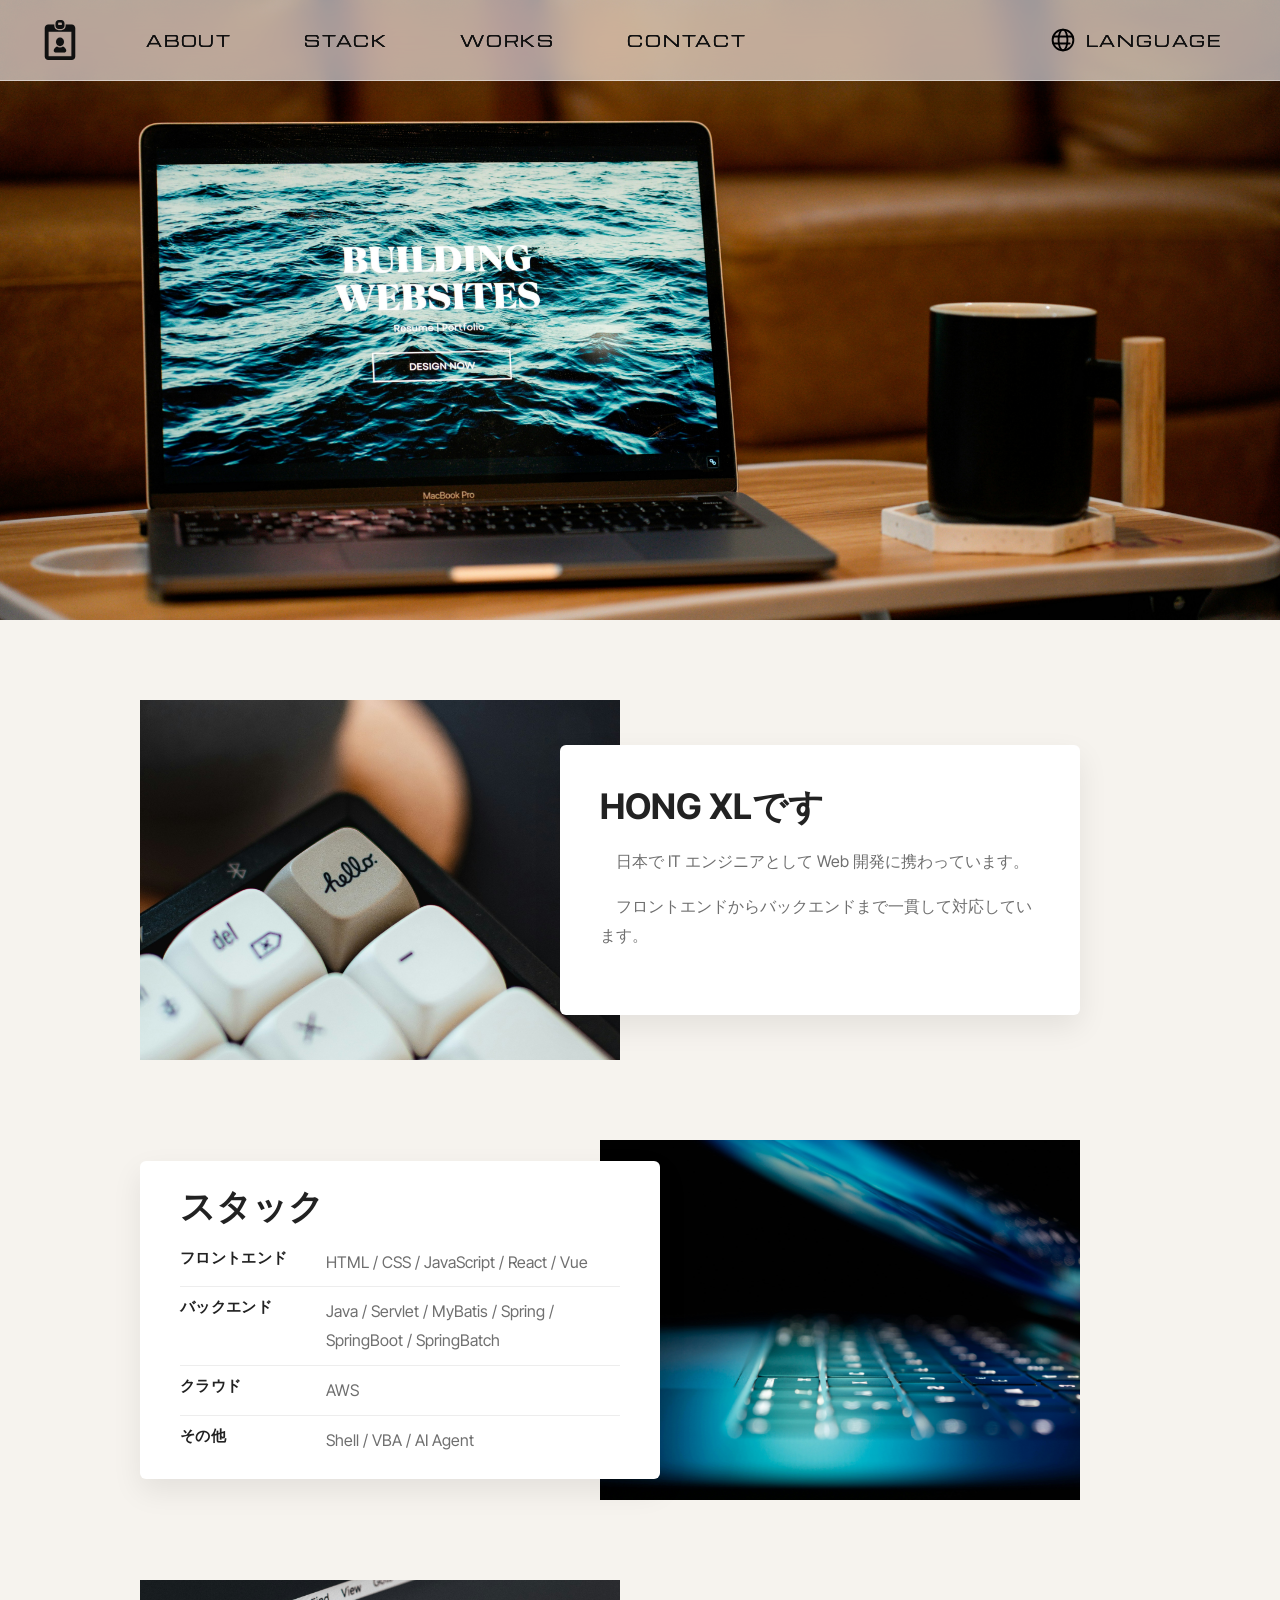
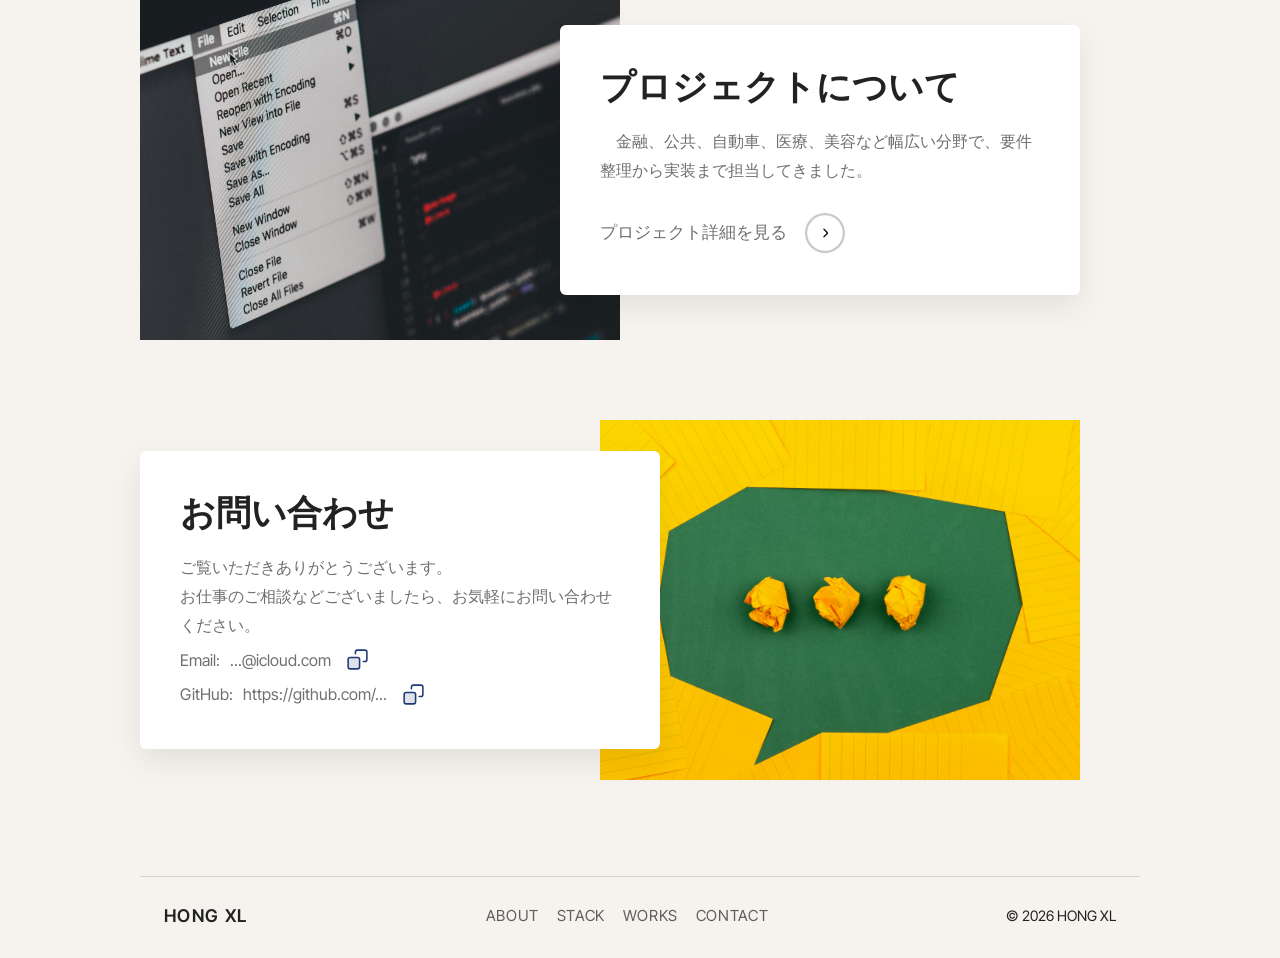
==== index.html @ 5a83fe22 "fix: images" ====
<!DOCTYPE html>
<html lang="ja">
    <head>
        <meta charset="UTF-8">
        <meta name="viewport" content="width=device-width, initial-scale=1.0">
        <title data-i18n="meta.home_title"></title>
        <link rel="stylesheet" href="./site/assets/css/base.css">
        <link rel="stylesheet" href="./site/assets/css/pages/index.css">
        <link rel="stylesheet" href="./site/assets/css/layout/header.css">
        <link rel="stylesheet" href="./site/assets/css/layout/navi.css">
        <link rel="stylesheet" href="./site/assets/css/layout/footer.css">
        <link href="https://fonts.googleapis.com/css2?family=Inter+Tight:wght@400;500&display=swap" rel="stylesheet">
        <script src="./site/assets/js/main.js" defer></script>
        <script src="./site/assets/js/index.js" defer></script>
    </head>

    <body data-page="home">
        <header class="l-header">
            <a class="header-logo" href="./index.html" data-i18n-aria-label="common.back_to_top">
                <img src="./site/assets/images/icons/id.svg" alt="header-logo">
            </a>

            <nav class="l-navi" id="site-navigation">
                <div class="navi-btn-container">
                    <a class="navi-btn" href="#about" data-i18n="nav.about"></a>
                    <a class="navi-btn" href="#skill" data-i18n="nav.skill"></a>
                    <a class="navi-btn" href="#works" data-i18n="nav.works"></a>
                    <a class="navi-btn" href="#contact" data-i18n="nav.contact"></a>
                </div>
            </nav>

            <div class="header-tools">
                <div class="header-language">
                    <div class="language-menu">
                        <button
                            class="navi-btn language-menu__toggle"
                            type="button"
                            aria-expanded="false"
                            aria-controls="language-dropdown"
                        >
                            <img class="language-menu__icon" src="./site/assets/images/icons/language.svg" alt="">
                            <span class="language-menu__label" data-i18n="common.language"></span>
                        </button>
                        <div class="language-menu__dropdown" id="language-dropdown">
                            <button class="language-menu__option" type="button" data-language="zh">中文</button>
                            <button class="language-menu__option" type="button" data-language="jp">日本語</button>
                            <button class="language-menu__option" type="button" data-language="en">English</button>
                        </div>
                    </div>
                </div>

                <button
                    class="navi-toggle"
                    type="button"
                    aria-expanded="false"
                    aria-controls="site-navigation"
                    data-i18n-aria-label="common.open_navigation"
                >
                    <span class="navi-toggle__line"></span>
                    <span class="navi-toggle__line"></span>
                    <span class="navi-toggle__line"></span>
                </button>
            </div>
        </header>

        <main>
            <div class="main-img">
                <picture>
                    <source media="(max-width: 575px)" data-content-srcset="home.main_image.mobile">
                    <img data-content-src="home.main_image.desktop" alt="">
                </picture>
            </div>

            <div class="main-shell">
                <section class="sub-area-01" id="about">
                    <div class="sub-area-01__img">
                        <img data-content-src="home.about.image" alt="about visual">
                    </div>

                    <div class="sub-area-01__text-box">
                        <h2 class="sub-area-01__title" data-i18n="home.about.title"></h2>
                        <p class="sub-area-01__text indent" data-i18n="home.about.body_1"></p>
                        <p class="sub-area-01__text indent" data-i18n="home.about.body_2"></p>
                    </div>
                </section>

                <section class="sub-area-02" id="skill">
                    <div class="sub-area-02__text-box">
                        <h2 class="sub-area-02__title" data-i18n="home.skill.title"></h2>
                        <ul class="skill-list">
                            <li class="skill-list__item">
                                <span class="skill-list__label" data-i18n="home.skill.frontend_label"></span>
                                <span class="skill-list__value">HTML / CSS / JavaScript / React / Vue</span>
                            </li>
                            <li class="skill-list__item">
                                <span class="skill-list__label" data-i18n="home.skill.backend_label"></span>
                                <span class="skill-list__value">Java / Servlet / MyBatis / Spring / SpringBoot / SpringBatch</span>
                            </li>
                            <li class="skill-list__item">
                                <span class="skill-list__label" data-i18n="home.skill.cloud_label"></span>
                                <span class="skill-list__value">AWS</span>
                            </li>
                            <li class="skill-list__item">
                                <span class="skill-list__label" data-i18n="home.skill.other_label"></span>
                                <span class="skill-list__value">Shell / VBA / AI Agent</span>
                            </li>
                        </ul>
                    </div>

                    <div class="sub-area-02__img">
                        <img data-content-src="home.skill.image" alt="skill visual">
                    </div>
                </section>

                <section class="sub-area-01" id="works">
                    <div class="sub-area-01__img">
                        <img data-content-src="home.works.image" alt="project visual">
                    </div>

                    <div class="sub-area-01__text-box">
                        <h2 class="sub-area-01__title" data-i18n="home.works.title"></h2>
                        <p class="sub-area-01__text indent" data-i18n="home.works.body"></p>
                        <a class="project-link" href="./projects.html">
                            <span class="project-link__label" data-i18n="home.works.link"></span>
                            <span class="project-link__circle" aria-hidden="true">
                                <img class="project-link__arrow" src="./site/assets/images/icons/arrow-next.svg" alt="">
                            </span>
                        </a>
                    </div>
                </section>

                <section class="sub-area-02" id="contact">
                    <div class="sub-area-02__text-box">
                        <h2 class="sub-area-02__title" data-i18n="home.contact.title"></h2>
                        <p class="sub-area-02__text" data-i18n="home.contact.body_1"></p>
                        <p class="sub-area-02__text" data-i18n="home.contact.body_2"></p>
                        <p class="sub-area-02__text contact-copy-row">
                            <span class="contact-copy-label">Email:</span>
                            <span class="contact-copy-value">...@icloud.com</span>
                            <button class="contact-copy-btn" type="button" data-i18n-aria-label="home.contact.copy_email">
                                <img class="contact-copy-icon" src="./site/assets/images/icons/copy.svg" alt="">
                            </button>
                        </p>
                        <p class="sub-area-02__text contact-copy-row">
                            <span class="contact-copy-label">GitHub:</span>
                            <span class="contact-copy-value">https://github.com/...</span>
                            <button class="contact-copy-btn" type="button" data-i18n-aria-label="home.contact.copy_github">
                                <img class="contact-copy-icon" src="./site/assets/images/icons/copy.svg" alt="">
                            </button>
                        </p>
                    </div>

                    <div class="sub-area-02__img">
                        <img data-content-src="home.contact.image" alt="contact visual">
                    </div>
                </section>
            </div>
        </main>

        <footer class="l-footer">
            <div class="l-footer__inner">
                <p class="l-footer__brand">HONG XL</p>
                <nav class="l-footer__nav" data-i18n-aria-label="common.footer">
                    <a class="l-footer__link" href="#about" data-i18n="nav.about"></a>
                    <a class="l-footer__link" href="#skill" data-i18n="nav.skill"></a>
                    <a class="l-footer__link" href="#works" data-i18n="nav.works"></a>
                    <a class="l-footer__link" href="#contact" data-i18n="nav.contact"></a>
                </nav>
                <p class="l-footer__copy">© 2026 HONG XL</p>
            </div>
        </footer>

        <button class="scroll-top-btn" type="button" data-i18n-aria-label="common.back_to_top">
            <img class="scroll-top-btn__icon" src="./site/assets/images/icons/scroll_top.svg" alt="">
        </button>
    </body>
</html>
---- site/assets/css/base.css ----
@charset "UTF-8";

:root {
    --color-bg: #f6f3ee;
    --color-surface: #ffffff;
    --color-text: #222222;
    --color-text-muted: #6f6f6f;
    --color-border: rgba(34, 34, 34, 0.14);
    --shadow-card: 0 12px 30px rgba(0, 0, 0, 0.08);
    --shadow-card-hover: 0 24px 52px rgba(0, 0, 0, 0.16);
    --content-width: 1000px;
    --page-padding: 24px;
}

html {
    scroll-behavior: smooth;
}

body {
    margin: 0;
    background-color: var(--color-bg);
    color: var(--color-text);
    font-family: "Inter Tight", sans-serif;
}

.scroll-top-btn {
    position: fixed;
    right: 24px;
    bottom: 24px;
    z-index: 900;
    display: inline-flex;
    align-items: center;
    justify-content: center;
    width: 64px;
    height: 64px;
    padding: 0;
    border: 1px solid rgba(255, 255, 255, 0.72);
    border-radius: 999px;
    background:
        linear-gradient(180deg, rgba(255, 255, 255, 0.88) 0%, rgba(255, 255, 255, 0.68) 100%);
    box-shadow:
        inset 0 1px 0 rgba(255, 255, 255, 0.92),
        0 0 0 1px rgba(17, 17, 17, 0.06),
        0 20px 42px rgba(41, 45, 50, 0.2);
    backdrop-filter: blur(24px) saturate(165%);
    -webkit-backdrop-filter: blur(24px) saturate(165%);
    cursor: pointer;
    opacity: 0;
    visibility: hidden;
    pointer-events: none;
    transform: translateY(14px);
    transition: opacity 0.22s ease, transform 0.22s ease, visibility 0.22s ease, box-shadow 0.22s ease;
}

.scroll-top-btn.is-visible {
    opacity: 1;
    visibility: visible;
    pointer-events: auto;
    transform: translateY(0);
}

.scroll-top-btn:hover,
.scroll-top-btn:focus-visible {
    box-shadow:
        inset 0 1px 0 rgba(255, 255, 255, 0.98),
        0 0 0 1px rgba(17, 17, 17, 0.08),
        0 24px 46px rgba(41, 45, 50, 0.24);
}

.scroll-top-btn.is-visible:hover,
.scroll-top-btn.is-visible:focus-visible {
    transform: translateY(-2px);
}

.scroll-top-btn__icon {
    display: block;
    width: 30px;
    height: 30px;
}

main {
    padding-top: 0;
}

.main-shell {
    width: 100%;
    box-sizing: border-box;
}

@media (max-width: 575px) {
    :root {
        --page-padding: 20px;
    }

    .scroll-top-btn {
        right: 16px;
        bottom: 16px;
        width: 56px;
        height: 56px;
    }

    .scroll-top-btn__icon {
        width: 26px;
        height: 26px;
    }
}
---- site/assets/css/pages/index.css ----
@charset "UTF-8";

@property --ring-angle {
    syntax: "<angle>";
    inherits: false;
    initial-value: 0deg;
}

.main-img {
    display: flex;
    justify-content: center;
    align-items: center;
    background-color: rgb(201, 219, 204);
    height: 620px;
    overflow: hidden;
}

.main-img picture {
    display: block;
    width: 100%;
    height: 100%;
}

.main-img img {
    display: block;
    width: 100%;
    height: 100%;
    object-fit: cover;
    object-position: left center;
}

.sub-area-01,
.sub-area-02 {
    display: flex;
    align-items: center;
    max-width: var(--content-width);
    margin: 80px auto;
    padding: 0 var(--page-padding);
    scroll-margin-top: 110px;
}

.sub-area-01__img,
.sub-area-02__img {
    position: relative;
    width: 48%;
    min-height: 360px;
    background-color: #d9e6ee;
    overflow: hidden;
}

.sub-area-01__img img,
.sub-area-02__img img {
    position: absolute;
    inset: 0;
    display: block;
    width: 100%;
    height: 100%;
    object-fit: cover;
}

.sub-area-01__text-box,
.sub-area-02__text-box {
    position: relative;
    z-index: 1;
    width: 52%;
    min-height: 270px;
    padding: 40px;
    background-color: var(--color-surface);
    border-radius: 6px;
    box-sizing: border-box;
    box-shadow: var(--shadow-card);
    transition: transform 0.25s ease, box-shadow 0.25s ease;
    touch-action: manipulation;
}

.sub-area-01__text-box {
    margin-left: -60px;
}

.sub-area-02__text-box {
    margin-right: -60px;
}

#skill .sub-area-02__text-box {
    padding: 24px 40px;
}

.sub-area-01__text-box:hover,
.sub-area-02__text-box:hover {
    transform: translateY(-6px);
    box-shadow: var(--shadow-card-hover);
}

.sub-area-01__title,
.sub-area-02__title {
    margin: 0 0 20px;
    font-size: 2.2rem;
    line-height: 1.2;
    color: var(--color-text);
}

.sub-area-01__text,
.sub-area-02__text,
.skill-list__value,
.project-link {
    color: var(--color-text-muted);
}

.sub-area-01__text,
.sub-area-02__text,
.skill-list__value {
    font-size: 1rem;
    line-height: 1.8;
}

.sub-area-01__text {
    margin: 1em 0 0;
}

.sub-area-02__text {
    margin: 0;
}

.indent {
    text-indent: 1em;
}

.project-link {
    display: inline-flex;
    align-items: center;
    gap: 18px;
    margin-top: 28px;
    text-decoration: none;
}

.project-link__label {
    position: relative;
    font-size: 1.05rem;
    line-height: 1.4;
}

.project-link__label::after {
    content: "";
    position: absolute;
    left: 0;
    bottom: -8px;
    width: 100%;
    height: 2px;
    background-color: var(--color-text);
    transform: scaleX(0);
    transform-origin: left center;
    transition: transform 0.25s ease;
}

.project-link__circle {
    --ring-angle: 0deg;
    position: relative;
    display: inline-flex;
    align-items: center;
    justify-content: center;
    width: 40px;
    height: 40px;
    border-radius: 50%;
    box-sizing: border-box;
    background: conic-gradient(
        from -90deg,
        #d63d34 0deg var(--ring-angle),
        #c9c9c9 var(--ring-angle) 360deg
    );
    transition: --ring-angle 0.25s ease;
}

.project-link__circle::before {
    content: "";
    position: absolute;
    inset: 0;
    border-radius: 50%;
    background-color: var(--color-surface);
    transform: scale(0.89);
}

.project-link__arrow {
    position: relative;
    z-index: 1;
    display: block;
    width: 16px;
    height: 16px;
}

.project-link:hover .project-link__label::after,
.project-link:focus-visible .project-link__label::after {
    transform: scaleX(1);
}

.project-link:hover .project-link__circle,
.project-link:focus-visible .project-link__circle {
    --ring-angle: 360deg;
}

.skill-list {
    display: grid;
    gap: 10px;
    margin: 0;
    padding: 0;
    list-style: none;
}

.skill-list__item {
    display: grid;
    grid-template-columns: 130px 1fr;
    align-items: start;
    gap: 16px;
    padding-top: 10px;
    border-top: 1px solid rgba(34, 34, 34, 0.08);
}

.skill-list__item:first-child {
    padding-top: 0;
    border-top: none;
}

.skill-list__label {
    color: var(--color-text);
    font-size: 0.95rem;
    font-weight: 600;
    letter-spacing: 0.02em;
}

.contact-copy-row {
    display: flex;
    align-items: center;
    gap: 10px;
    margin-top: 6px;
}

.contact-copy-label {
    flex: 0 0 auto;
}

.contact-copy-value {
    word-break: break-all;
}

.contact-copy-btn {
    display: inline-flex;
    align-items: center;
    justify-content: center;
    width: 28px;
    height: 28px;
    padding: 0;
    margin-left: 2px;
    border: none;
    background: transparent;
    cursor: pointer;
}

.contact-copy-icon {
    width: 25px;
    height: 25px;
    flex: 0 0 auto;
    transition: width 0.2s ease, height 0.2s ease;
}

.contact-copy-icon--checked {
    width: 35px;
    height: 35px;
}

.contact-copy-btn:hover .contact-copy-icon:not(.contact-copy-icon--checked),
.contact-copy-btn:focus-visible .contact-copy-icon:not(.contact-copy-icon--checked) {
    width: 30px;
    height: 30px;
}

@media (min-width: 768px) and (max-width: 991px) {
    .main-img {
        height: 520px;
    }

    .main-img img {
        object-position: 28% center;
    }
}

@media (min-width: 576px) and (max-width: 767px) {
    .main-img {
        height: 460px;
    }

    .main-img img {
        object-position: 24% 12%;
    }
}

@media (max-width: 932px) and (max-height: 540px) and (orientation: landscape) {
    .main-img {
        height: 320px;
    }

    .main-img img {
        object-position: center center;
    }

    .sub-area-01,
    .sub-area-02 {
        max-width: 880px;
        margin: 44px auto;
        padding: 0 18px;
    }

    .sub-area-01__img,
    .sub-area-02__img {
        min-height: 260px;
    }

    .sub-area-01__text-box,
    .sub-area-02__text-box {
        min-height: 220px;
        padding: 24px;
    }

    #skill .sub-area-02__text-box {
        padding: 20px 24px;
    }

    .sub-area-01__text-box {
        margin-left: -32px;
    }

    .sub-area-02__text-box {
        margin-right: -32px;
    }

    .sub-area-01__title,
    .sub-area-02__title {
        margin-bottom: 14px;
        font-size: 1.7rem;
    }

    .sub-area-01__text,
    .sub-area-02__text,
    .skill-list__value {
        font-size: 0.92rem;
        line-height: 1.6;
    }

    .skill-list {
        gap: 8px;
    }

    .skill-list__item {
        grid-template-columns: 108px 1fr;
        gap: 12px;
        padding-top: 8px;
    }

    .project-link {
        gap: 14px;
        margin-top: 20px;
    }

    .project-link__label {
        font-size: 0.92rem;
    }
}

@media (max-width: 575px) {
    .main-img {
        height: 389px;
    }

    .main-img img {
        object-position: left 18%;
    }

    .sub-area-01,
    .sub-area-02 {
        flex-direction: column;
        margin: 56px auto;
    }

    .sub-area-01__img,
    .sub-area-01__text-box,
    .sub-area-02__img,
    .sub-area-02__text-box {
        width: 100%;
    }

    .sub-area-01__img,
    .sub-area-02__img {
        order: 1;
        min-height: 280px;
    }

    .sub-area-01__text-box,
    .sub-area-02__text-box {
        order: 2;
        margin-top: -32px;
        padding: 28px;
        border-radius: 0;
    }

    .sub-area-01__text-box:hover,
    .sub-area-02__text-box:hover {
        transform: none;
        box-shadow: var(--shadow-card);
    }

    .project-link__circle {
        width: 56px;
        height: 56px;
        transition: --ring-angle 0.125s ease;
    }

    .project-link__label::after {
        transition: transform 0.125s ease;
    }

    .skill-list__item {
        grid-template-columns: 1fr;
        gap: 6px;
    }

    .sub-area-01__text-box {
        margin-left: 0;
    }

    .sub-area-02__text-box {
        margin-right: 0;
    }
}
---- site/assets/css/layout/header.css ----
@charset "UTF-8";

.header-logo{
    display: flex;
    justify-content: center;
    align-items: center;
    height: 40px;
    width: 40px;
    margin-left: 40px;
    text-decoration: none;
    transform-origin: center;
    transition: transform 0.2s ease;
}

.header-logo:hover,
.header-logo:focus-visible {
    transform: rotate(-30deg) scale(1.14);
}

.header-logo img {
    display: block;
    width: 100%;
    height: 100%;
    object-fit: contain;
}

.header-logo.is-tapping {
    animation: header-logo-tap 0.34s cubic-bezier(0.2, 0.8, 0.2, 1);
}

@keyframes header-logo-tap {
    0% {
        transform: rotate(0);
    }

    45% {
        transform: rotate(-30deg);
    }

    100% {
        transform: rotate(0);
    }
}

.l-header {
    position: fixed;
    top: 0;
    left: 0;
    width: 100%;
    z-index: 1000;
    display: flex;
    background: rgba(245, 245, 247, 0.62);
    border-bottom: 1px solid rgba(255, 255, 255, 0.45);
    box-shadow: 0 10px 30px rgba(41, 45, 50, 0.08);
    backdrop-filter: blur(18px) saturate(140%);
    height: 80px;
    align-items: center;
    gap: 48px;
    transition: transform 0.28s ease;
}

.l-header.is-hidden {
    transform: translateY(-100%);
}

.header-tools {
    display: flex;
    align-items: center;
    gap: 12px;
    margin-left: auto;
    padding-right: 40px;
}

.header-language {
    position: relative;
    display: flex;
    align-items: center;
}

@media (max-width: 767px) and (orientation: portrait) {
    .header-logo:hover,
    .header-logo:focus-visible {
        transform: none;
    }

    .header-logo.is-tapping {
        animation: none;
    }

    .l-header {
        justify-content: space-between;
        gap: 16px;
        height: 72px;
    }

    .header-logo {
        margin-left: 20px;
        -webkit-tap-highlight-color: transparent;
    }

    .header-tools {
        gap: 0;
        padding-right: 16px;
    }

    .header-language {
        display: flex;
        align-items: center;
    }

    .l-header.is-menu-open {
        transform: translateY(0);
    }
}

@media (max-width: 932px) and (max-height: 540px) and (orientation: landscape) {
    .header-logo {
        width: 32px;
        height: 32px;
        margin-left: 20px;
    }

    .header-logo:hover,
    .header-logo:focus-visible {
        transform: none;
    }

    .header-logo.is-tapping {
        animation: none;
    }

    .l-header {
        height: 60px;
        gap: 20px;
    }

    .header-tools {
        gap: 8px;
        padding-right: 20px;
    }
}
---- site/assets/css/layout/navi.css ----
@charset "UTF-8";

@font-face {
    font-family: "MichromaLocal";
    src: url("../../fonts/Michroma/Michroma-Regular.ttf") format("truetype");
    font-weight: 400;
    font-style: normal;
    font-display: swap;
}

.l-navi {
    display: flex;
}

.navi-toggle {
    display: none;
    align-items: center;
    justify-content: center;
    flex-direction: column;
    gap: 5px;
    width: 44px;
    height: 44px;
    margin: 0;
    padding: 0;
    border: none;
    border-radius: 0;
    background: transparent;
    box-shadow: none;
    backdrop-filter: none;
    cursor: pointer;
    transition: opacity 0.22s ease, transform 0.22s ease;
}

.navi-toggle__line {
    display: block;
    width: 22px;
    height: 2px;
    background-color: #111111;
    border-radius: 999px;
    transition: transform 0.22s ease, opacity 0.22s ease;
}

.navi-btn-container {
    display: flex;
    gap: 36px;
    align-items: center;
}

.navi-btn {
    position: relative;
    text-decoration: none;
    color: #111111;
    font-size: 0.94rem;
    font-weight: 400;
    font-family: "MichromaLocal", "Inter Tight", sans-serif;
    letter-spacing: 0.12em;
    text-transform: uppercase;
    text-shadow: 0 0 0.35px currentColor, 0 0 0.35px currentColor;
    padding: 12px 18px;
    border-radius: 999px;
    transform-origin: center;
    transition: color 0.2s ease, opacity 0.2s ease, background-color 0.2s ease, box-shadow 0.2s ease, transform 0.2s ease;
}

.navi-btn::after {
    content: "";
    position: absolute;
    left: 18px;
    right: 18px;
    bottom: 8px;
    height: 2px;
    background-color: #111111;
    transform: scaleX(0);
    transform-origin: left center;
    transition: transform 0.22s ease;
}

.navi-btn:hover,
.navi-btn:focus-visible {
    color: #000000;
    opacity: 1;
    text-shadow: 0 0 0.35px currentColor, 0 0 0.35px currentColor;
    transform: scale(1.06);
}

.navi-btn:hover::after,
.navi-btn:focus-visible::after {
    transform: scaleX(1);
}

.language-menu {
    position: relative;
}

.language-menu__toggle {
    display: inline-flex;
    align-items: center;
    gap: 8px;
    border: none;
    background: transparent;
    cursor: pointer;
}

.language-menu__icon {
    display: block;
    width: 30px;
    height: 30px;
    flex: 0 0 auto;
}

.language-menu__icon.is-pressing {
    animation: language-icon-spin 0.5s cubic-bezier(0.2, 0.8, 0.2, 1);
}

.language-menu__label {
    display: inline;
}

.language-menu__dropdown {
    position: absolute;
    top: calc(100% + 12px);
    right: 0;
    display: grid;
    gap: 8px;
    min-width: 140px;
    padding: 10px;
    border: 1px solid rgba(17, 17, 17, 0.08);
    border-radius: 20px;
    background: rgba(255, 255, 255, 0.84);
    box-shadow: 0 18px 36px rgba(41, 45, 50, 0.12);
    backdrop-filter: blur(18px);
    opacity: 0;
    visibility: hidden;
    pointer-events: none;
    transform: translateY(-14px);
    clip-path: inset(0 0 100% 0 round 20px);
    transition: clip-path 0.26s ease, transform 0.26s ease, opacity 0.2s ease, visibility 0.26s ease;
}

.language-menu.is-open .language-menu__dropdown {
    opacity: 1;
    visibility: visible;
    pointer-events: auto;
    transform: translateY(0);
    clip-path: inset(0 0 0 0 round 20px);
}

.language-menu__option {
    padding: 12px 16px;
    border: none;
    border-radius: 14px;
    background: rgba(246, 243, 238, 0.82);
    color: #111111;
    font-family: "MichromaLocal", "Inter Tight", sans-serif;
    font-weight: 400;
    letter-spacing: 0.08em;
    font-size: 0.9rem;
    text-shadow: 0 0 0.3px currentColor, 0 0 0.3px currentColor;
    text-align: left;
    cursor: pointer;
    transition: background-color 0.2s ease, transform 0.2s ease;
}

.language-menu__option:hover,
.language-menu__option:focus-visible {
    background-color: #eef3ea;
    transform: translateX(4px);
}

@keyframes language-icon-spin {
    0% {
        transform: rotate(0deg);
        opacity: 1;
    }

    100% {
        transform: rotate(360deg);
        opacity: 1;
    }
}

@media (max-width: 767px) and (orientation: portrait) {
    .navi-toggle {
        display: inline-flex;
        width: 53px;
        height: 53px;
    }

    .navi-toggle:hover,
    .navi-toggle:focus-visible {
        opacity: 0.68;
        transform: translateY(-1px);
    }

    .l-navi {
        position: absolute;
        top: 72px;
        right: 20px;
        display: block;
        padding-top: 8px;
        box-sizing: border-box;
        opacity: 0;
        visibility: hidden;
        pointer-events: none;
        transform: translateY(-14px);
        clip-path: inset(0 0 100% 0 round 24px);
        transition: clip-path 0.28s ease, transform 0.28s ease, opacity 0.2s ease, visibility 0.28s ease;
    }

    .l-header.is-menu-open .l-navi {
        opacity: 1;
        visibility: visible;
        pointer-events: auto;
        transform: translateY(0);
        clip-path: inset(0 0 0 0 round 24px);
    }

    .navi-btn-container {
        flex-direction: column;
        align-items: stretch;
        gap: 8px;
        padding: 14px;
        min-width: 154px;
        background: rgba(255, 255, 255, 0.84);
        border: 1px solid rgba(17, 17, 17, 0.08);
        border-radius: 24px;
        box-shadow: 0 22px 44px rgba(0, 0, 0, 0.12);
        backdrop-filter: blur(18px);
    }

    .navi-btn {
        display: flex;
        align-items: center;
        justify-content: flex-start;
        width: 100%;
        padding: 16px 18px;
        min-height: 64px;
        box-sizing: border-box;
        border-radius: 16px;
        background-color: rgba(246, 243, 238, 0.82);
        font-size: 0.98rem;
        font-weight: 400;
        line-height: 1;
        letter-spacing: 0.1em;
        white-space: nowrap;
        -webkit-tap-highlight-color: transparent;
        transition: background-color 0.2s ease, transform 0.2s ease, color 0.2s ease;
    }

    .navi-btn::after {
        display: none;
    }

    .navi-btn:hover,
    .navi-btn:focus-visible {
        color: #000000;
        text-shadow: 0 0 0.35px currentColor, 0 0 0.35px currentColor;
        transform: translateX(4px);
    }

    .navi-btn:focus:not(:focus-visible),
    .navi-btn:active {
        color: #111111;
        text-shadow: 0 0 0.35px currentColor, 0 0 0.35px currentColor;
        transform: none;
    }

    .navi-btn:focus,
    .navi-btn:active,
    .navi-btn:visited {
        color: #111111;
    }

    .language-menu {
        position: relative;
    }

    .language-menu__toggle {
        justify-content: center;
        width: 53px;
        height: 53px;
        padding: 0;
        min-height: 53px;
        background: transparent;
        box-shadow: none;
        transform: none;
        -webkit-tap-highlight-color: transparent;
    }

    .language-menu__label {
        display: none;
    }

    .language-menu__icon {
        width: 30px;
        height: 30px;
    }

    .language-menu__toggle:hover,
    .language-menu__toggle:focus-visible {
        background: transparent;
        box-shadow: none;
        transform: none;
    }

    .language-menu__toggle:active {
        background: transparent;
        box-shadow: none;
        transform: none;
    }

    .language-menu__dropdown {
        position: absolute;
        top: calc(100% + 10px);
        right: 0;
        min-width: 132px;
        margin-top: 8px;
        padding: 10px;
        border-radius: 16px;
        box-shadow: 0 18px 36px rgba(41, 45, 50, 0.12);
        background: rgba(255, 255, 255, 0.82);
        clip-path: inset(0 0 100% 0 round 16px);
    }

    .language-menu.is-open .language-menu__dropdown {
        clip-path: inset(0 0 0 0 round 16px);
    }

    .l-header.is-menu-open .navi-toggle {
        opacity: 1;
    }

    .l-header.is-menu-open .navi-toggle__line:nth-child(1) {
        transform: translateY(7px) rotate(45deg);
    }

    .l-header.is-menu-open .navi-toggle__line:nth-child(2) {
        opacity: 0;
    }

    .l-header.is-menu-open .navi-toggle__line:nth-child(3) {
        transform: translateY(-7px) rotate(-45deg);
    }
}

@media (max-width: 932px) and (max-height: 540px) and (orientation: landscape) {
    .navi-btn-container {
        gap: 16px;
    }

    .navi-btn {
        padding: 10px 12px;
        font-size: 0.76rem;
        letter-spacing: 0.08em;
    }

    .navi-btn::after {
        left: 12px;
        right: 12px;
        bottom: 6px;
    }

    .language-menu__toggle {
        justify-content: center;
        width: 40px;
        height: 40px;
        gap: 0;
        padding: 0;
    }

    .language-menu__label {
        display: none;
    }

    .language-menu__icon {
        width: 22px;
        height: 22px;
    }

    .language-menu__dropdown {
        top: calc(100% + 8px);
        min-width: 124px;
        padding: 8px;
        border-radius: 16px;
    }

    .language-menu__option {
        padding: 10px 12px;
        border-radius: 12px;
        font-size: 0.76rem;
    }
}
---- site/assets/css/layout/footer.css ----
@charset "UTF-8";

.l-footer {
    margin-top: 96px;
    position: relative;
    background-color: var(--color-bg);
}

.l-footer::before {
    content: "";
    display: block;
    width: min(var(--content-width), calc(100% - 48px));
    height: 1px;
    margin: 0 auto;
    background-color: var(--color-border);
}

.l-footer__inner {
    display: flex;
    align-items: center;
    justify-content: space-between;
    gap: 24px;
    max-width: var(--content-width);
    margin: 0 auto;
    padding: 28px 24px 32px;
    box-sizing: border-box;
}

.l-footer__brand,
.l-footer__copy {
    margin: 0;
    color: var(--color-text);
}

.l-footer__brand {
    font-size: 1.1rem;
    font-weight: 600;
    letter-spacing: 0.08em;
}

.l-footer__nav {
    display: flex;
    flex-wrap: wrap;
    justify-content: center;
    gap: 18px;
}

.l-footer__link {
    color: #5e5e5e;
    text-decoration: none;
    font-size: 0.95rem;
    letter-spacing: 0.04em;
}

.l-footer__link:hover,
.l-footer__link:focus-visible {
    color: var(--color-text);
}

.l-footer__copy {
    font-size: 0.9rem;
    white-space: nowrap;
}

@media (max-width: 767px) {
    .l-footer {
        margin-top: 72px;
    }

    .l-footer::before {
        width: calc(100% - 40px);
    }

    .l-footer__inner {
        flex-direction: column;
        align-items: flex-start;
        padding: 24px 20px 28px;
    }

    .l-footer__nav {
        gap: 14px;
    }
}
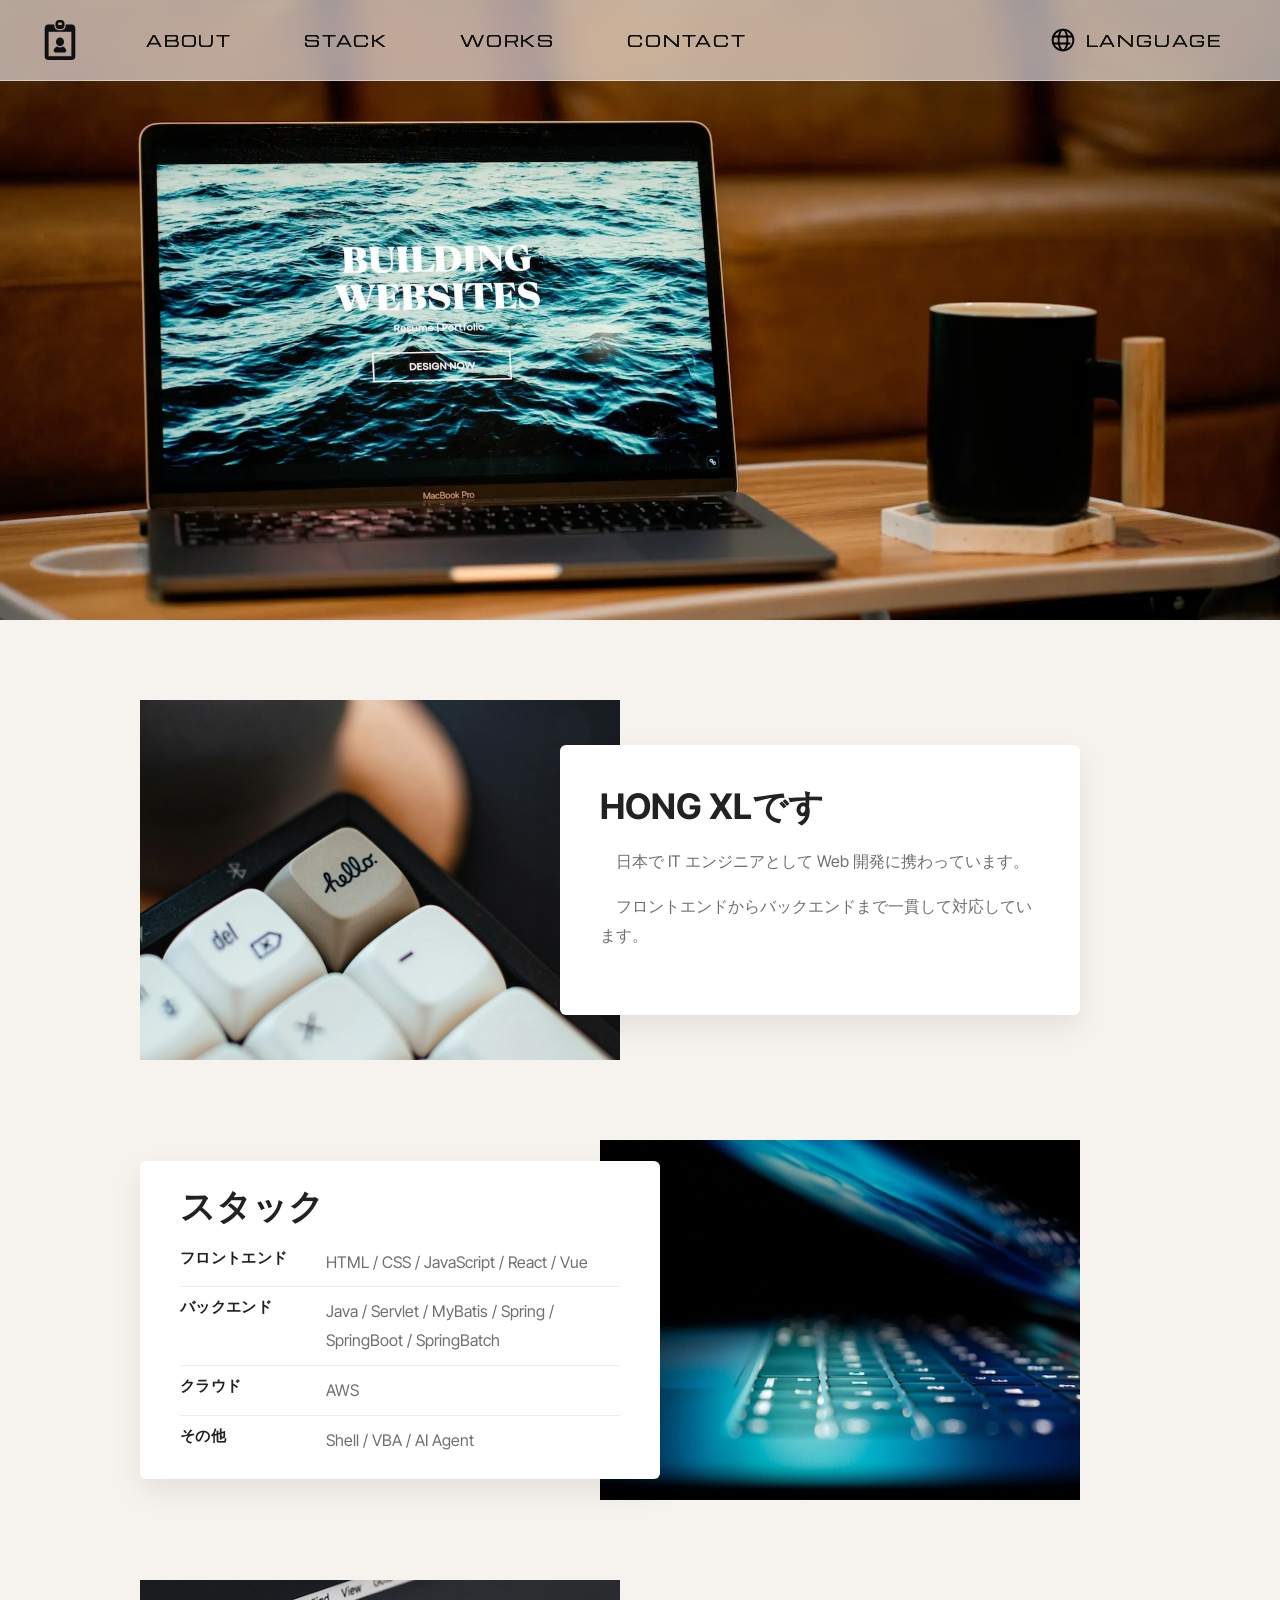
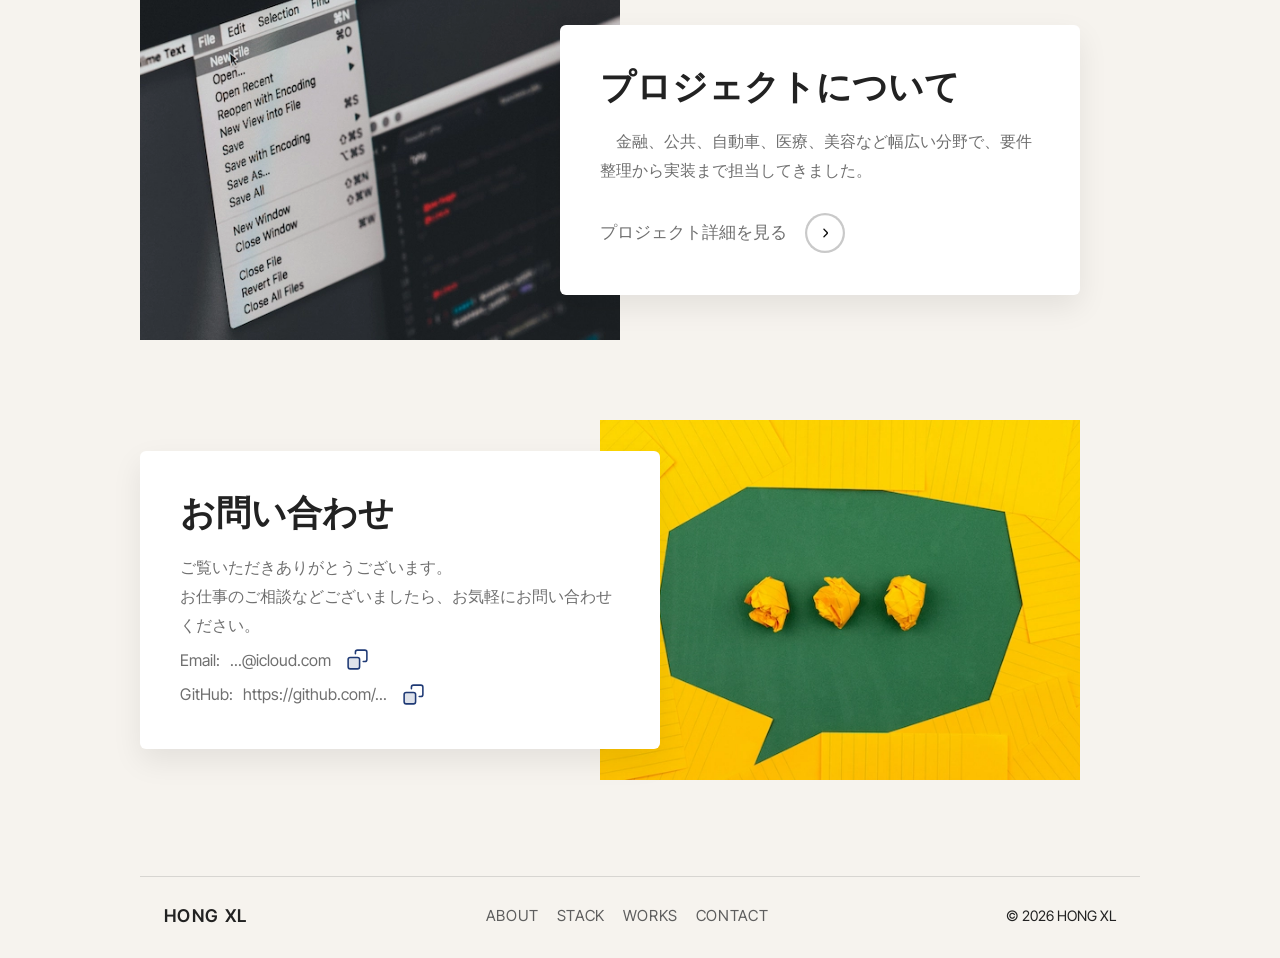
==== commit 4cd14669: "fix: footer" ====
--- a/index.html
+++ b/index.html
@@ -90,19 +90,19 @@
                         <ul class="skill-list">
                             <li class="skill-list__item">
                                 <span class="skill-list__label" data-i18n="home.skill.frontend_label"></span>
-                                <span class="skill-list__value">HTML / CSS / JavaScript / React / Vue</span>
+                                <span class="skill-list__value" data-i18n="home.skill.frontend_value"></span>
                             </li>
                             <li class="skill-list__item">
                                 <span class="skill-list__label" data-i18n="home.skill.backend_label"></span>
-                                <span class="skill-list__value">Java / Servlet / MyBatis / Spring / SpringBoot / SpringBatch</span>
+                                <span class="skill-list__value" data-i18n="home.skill.backend_value"></span>
                             </li>
                             <li class="skill-list__item">
                                 <span class="skill-list__label" data-i18n="home.skill.cloud_label"></span>
-                                <span class="skill-list__value">AWS</span>
+                                <span class="skill-list__value" data-i18n="home.skill.cloud_value"></span>
                             </li>
                             <li class="skill-list__item">
                                 <span class="skill-list__label" data-i18n="home.skill.other_label"></span>
-                                <span class="skill-list__value">Shell / VBA / AI Agent</span>
+                                <span class="skill-list__value" data-i18n="home.skill.other_value"></span>
                             </li>
                         </ul>
                     </div>
@@ -159,14 +159,14 @@
 
         <footer class="l-footer">
             <div class="l-footer__inner">
-                <p class="l-footer__brand">HONG XL</p>
+                <p class="l-footer__brand" data-i18n="footer.brand"></p>
                 <nav class="l-footer__nav" data-i18n-aria-label="common.footer">
                     <a class="l-footer__link" href="#about" data-i18n="nav.about"></a>
                     <a class="l-footer__link" href="#skill" data-i18n="nav.skill"></a>
                     <a class="l-footer__link" href="#works" data-i18n="nav.works"></a>
                     <a class="l-footer__link" href="#contact" data-i18n="nav.contact"></a>
                 </nav>
-                <p class="l-footer__copy">© 2026 HONG XL</p>
+                <p class="l-footer__copy" data-i18n="footer.copy"></p>
             </div>
         </footer>
 
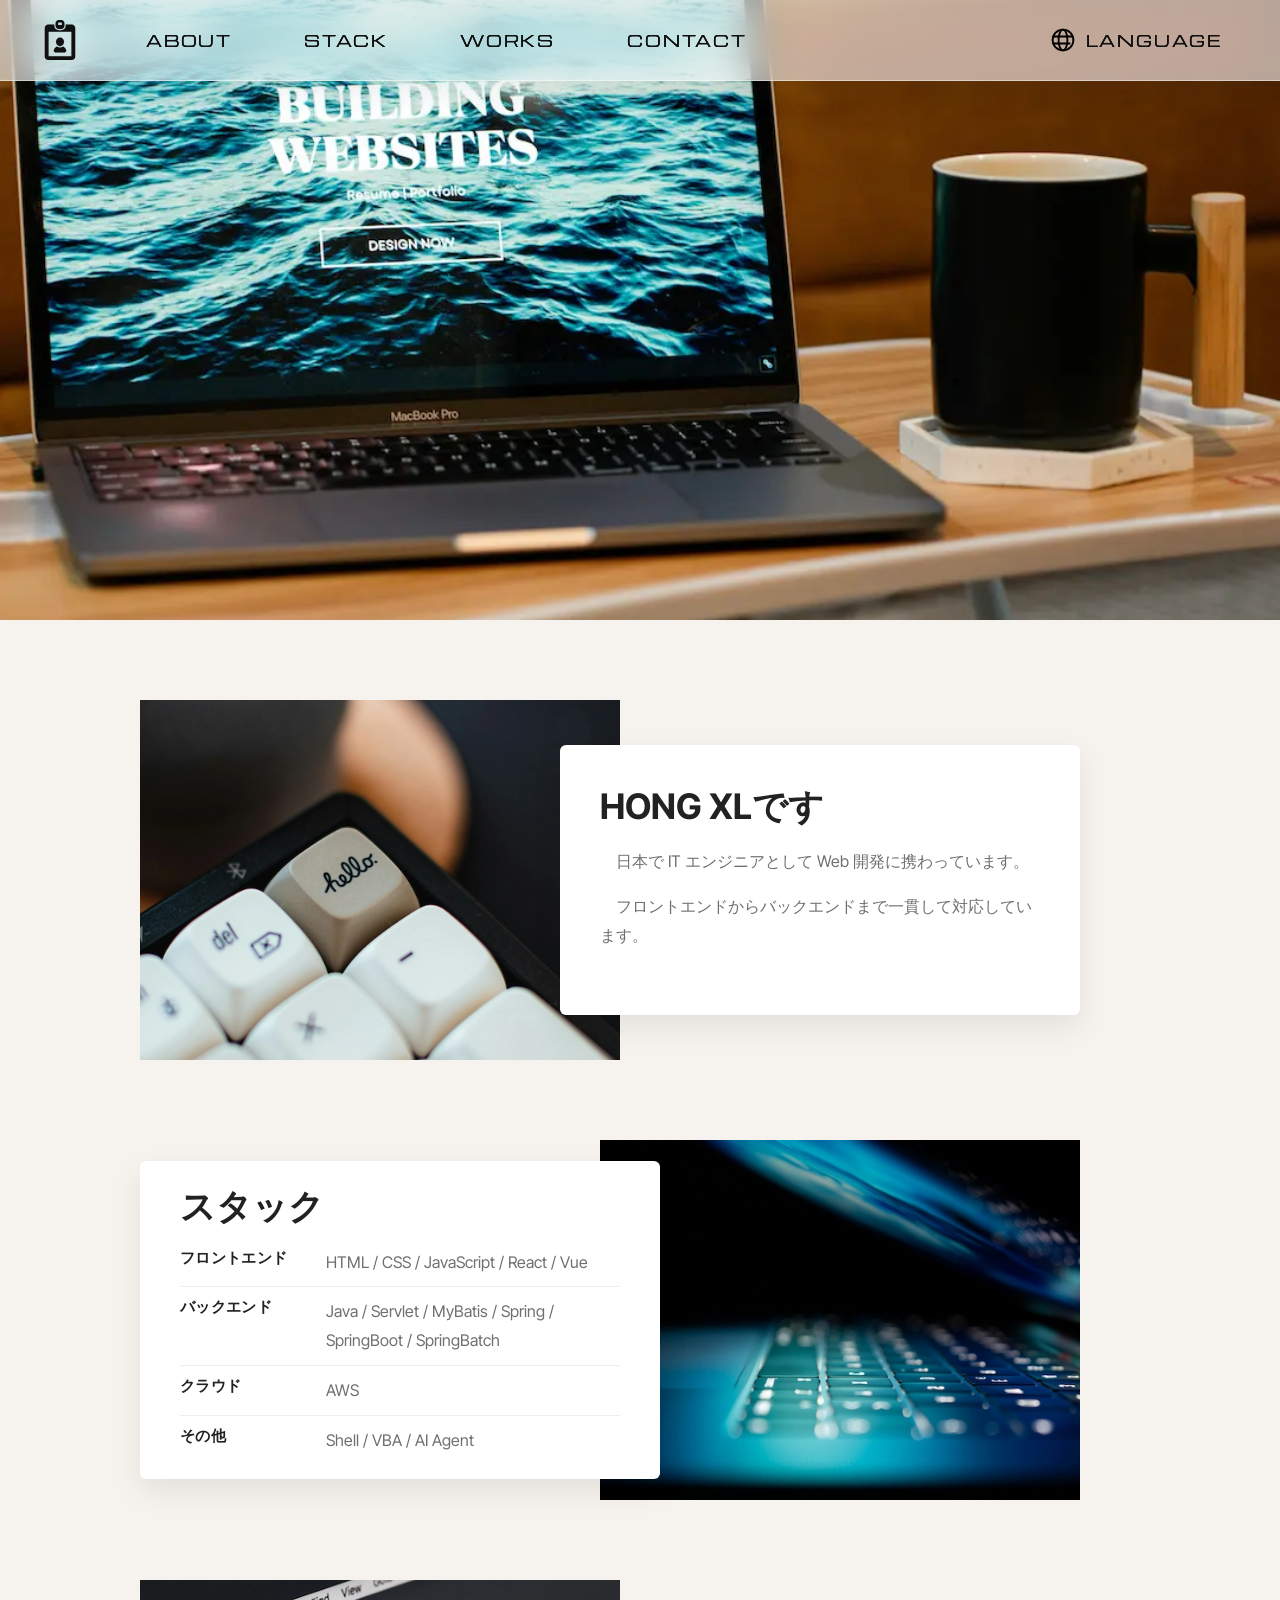
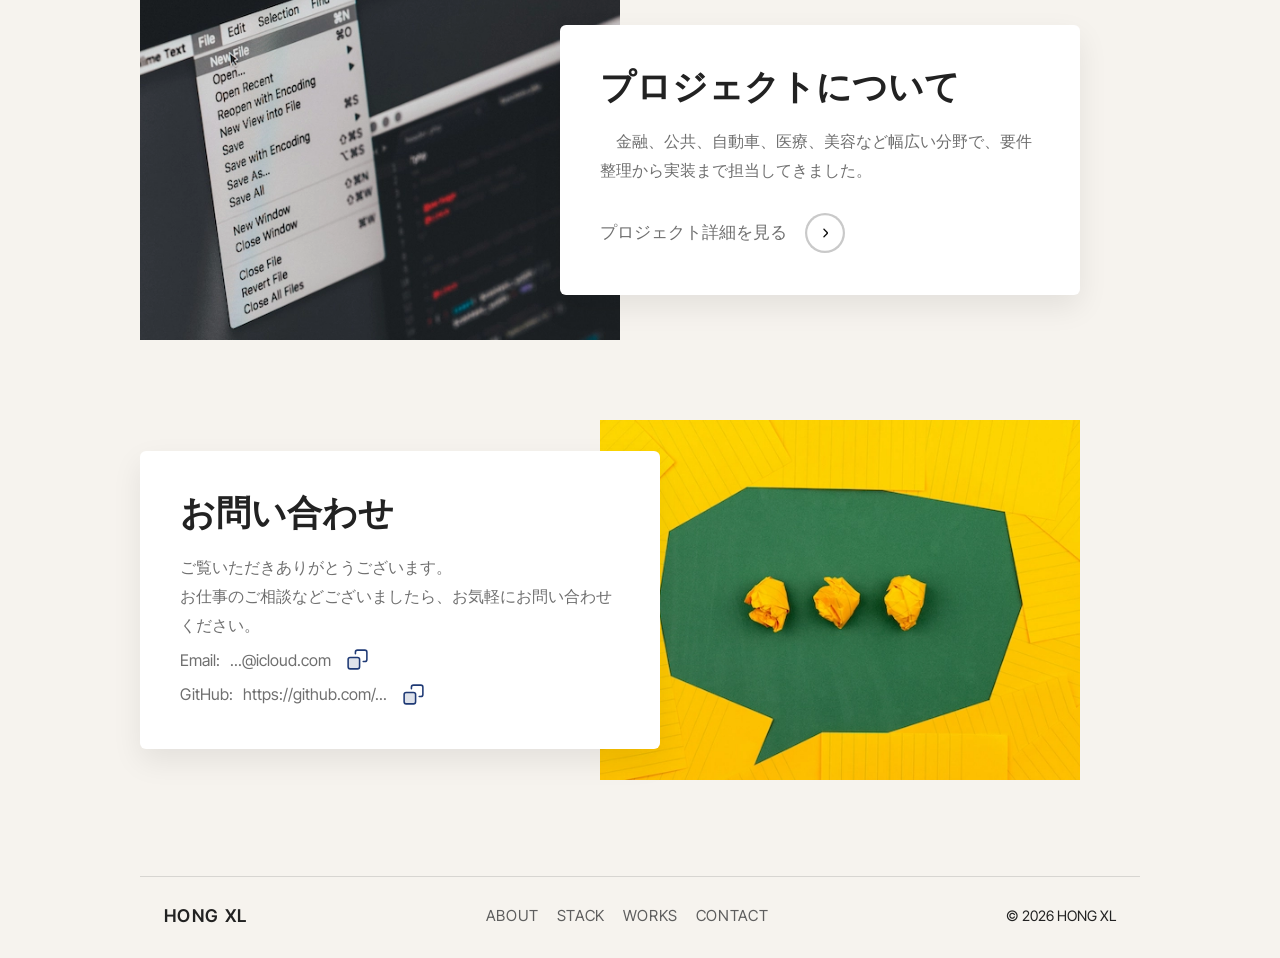
==== commit 483ecdf3: "fix: contant" ====
--- a/index.html
+++ b/index.html
@@ -136,14 +136,14 @@
                         <p class="sub-area-02__text" data-i18n="home.contact.body_2"></p>
                         <p class="sub-area-02__text contact-copy-row">
                             <span class="contact-copy-label">Email:</span>
-                            <span class="contact-copy-value">...@icloud.com</span>
+                            <span class="contact-copy-value" data-content-text="home.contact.email"></span>
                             <button class="contact-copy-btn" type="button" data-i18n-aria-label="home.contact.copy_email">
                                 <img class="contact-copy-icon" src="./site/assets/images/icons/copy.svg" alt="">
                             </button>
                         </p>
                         <p class="sub-area-02__text contact-copy-row">
                             <span class="contact-copy-label">GitHub:</span>
-                            <span class="contact-copy-value">https://github.com/...</span>
+                            <span class="contact-copy-value" data-content-text="home.contact.github"></span>
                             <button class="contact-copy-btn" type="button" data-i18n-aria-label="home.contact.copy_github">
                                 <img class="contact-copy-icon" src="./site/assets/images/icons/copy.svg" alt="">
                             </button>
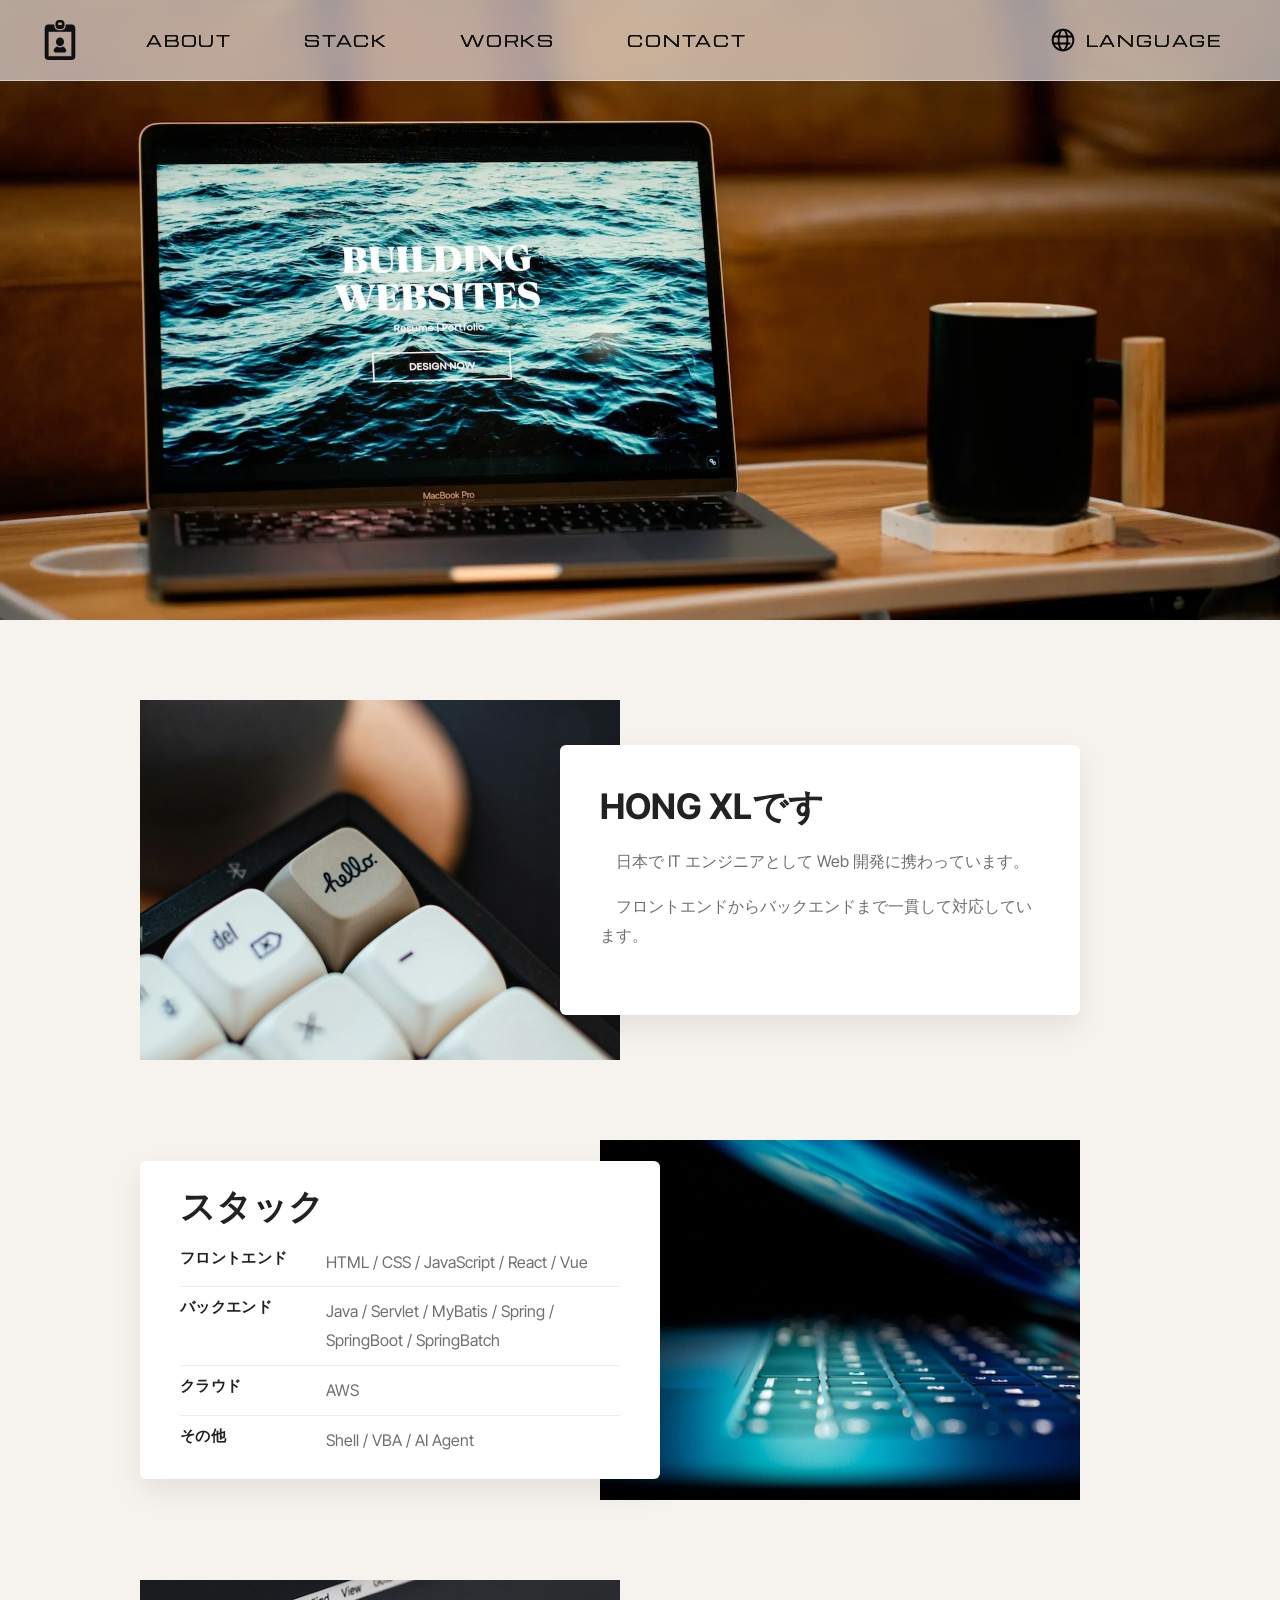
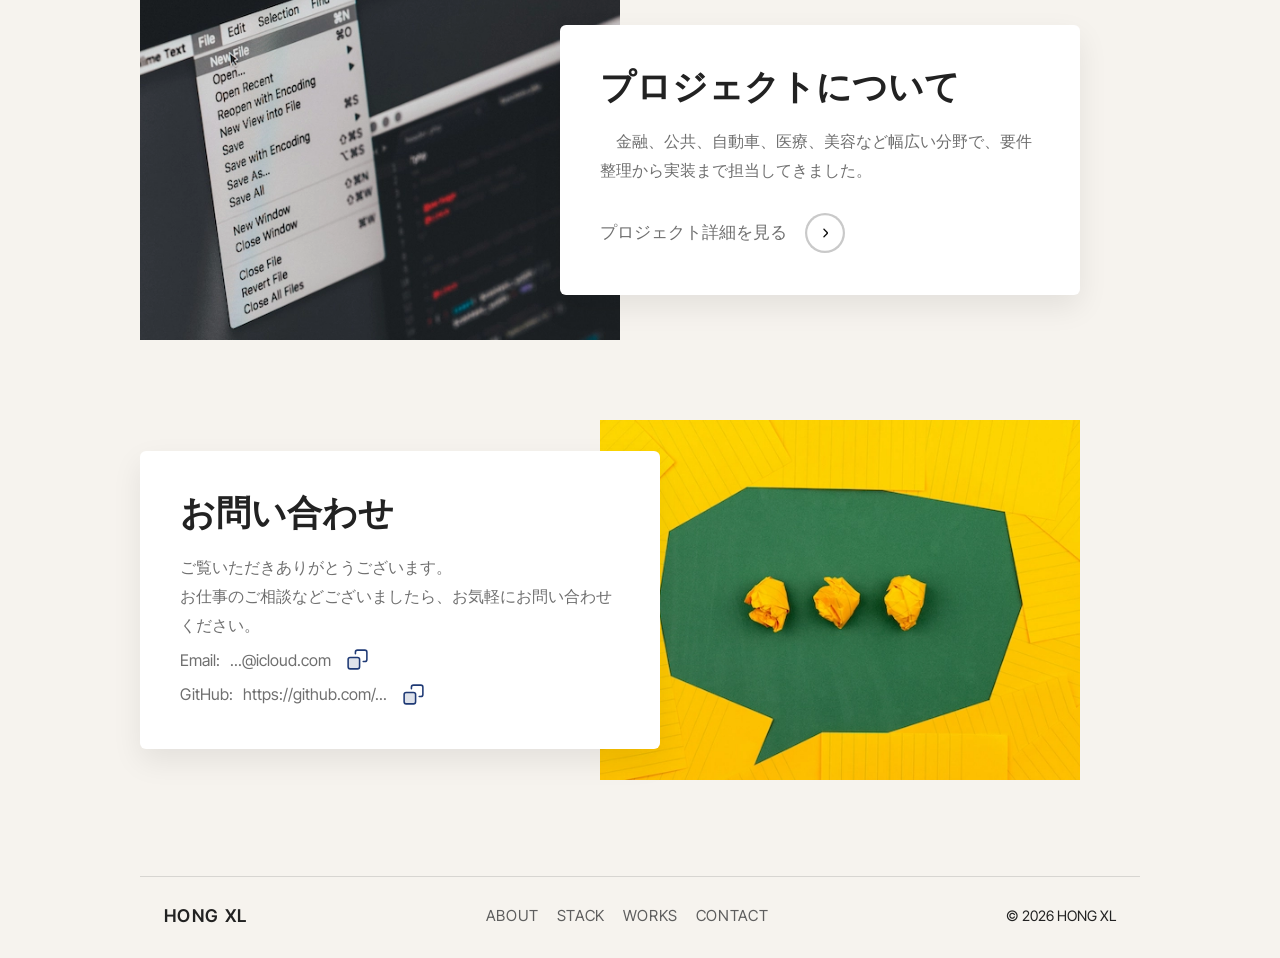
==== commit e2c08978: "delete: files" ====
--- a/index.html
+++ b/index.html
@@ -14,7 +14,7 @@
         <script src="./site/assets/js/index.js" defer></script>
     </head>
 
-    <body data-page="home">
+    <body>
         <header class="l-header">
             <a class="header-logo" href="./index.html" data-i18n-aria-label="common.back_to_top">
                 <img src="./site/assets/images/icons/id.svg" alt="header-logo">
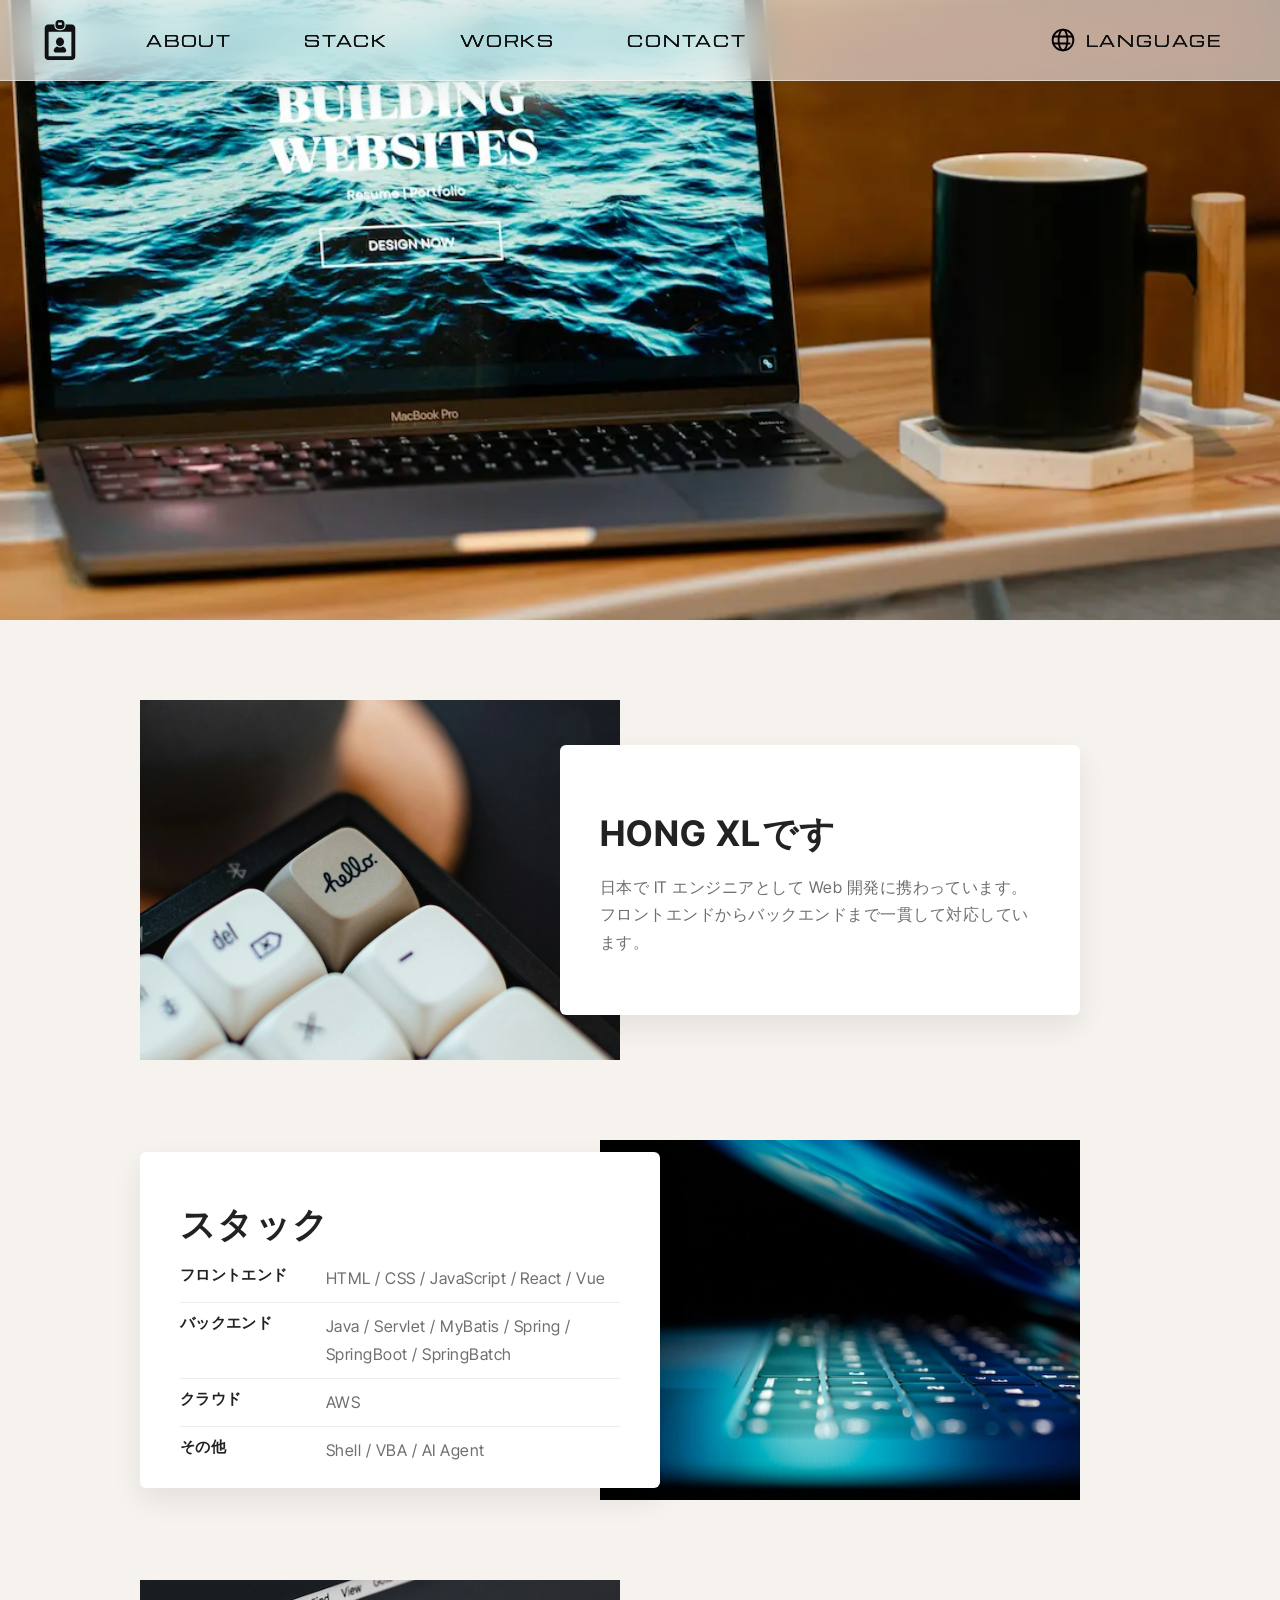
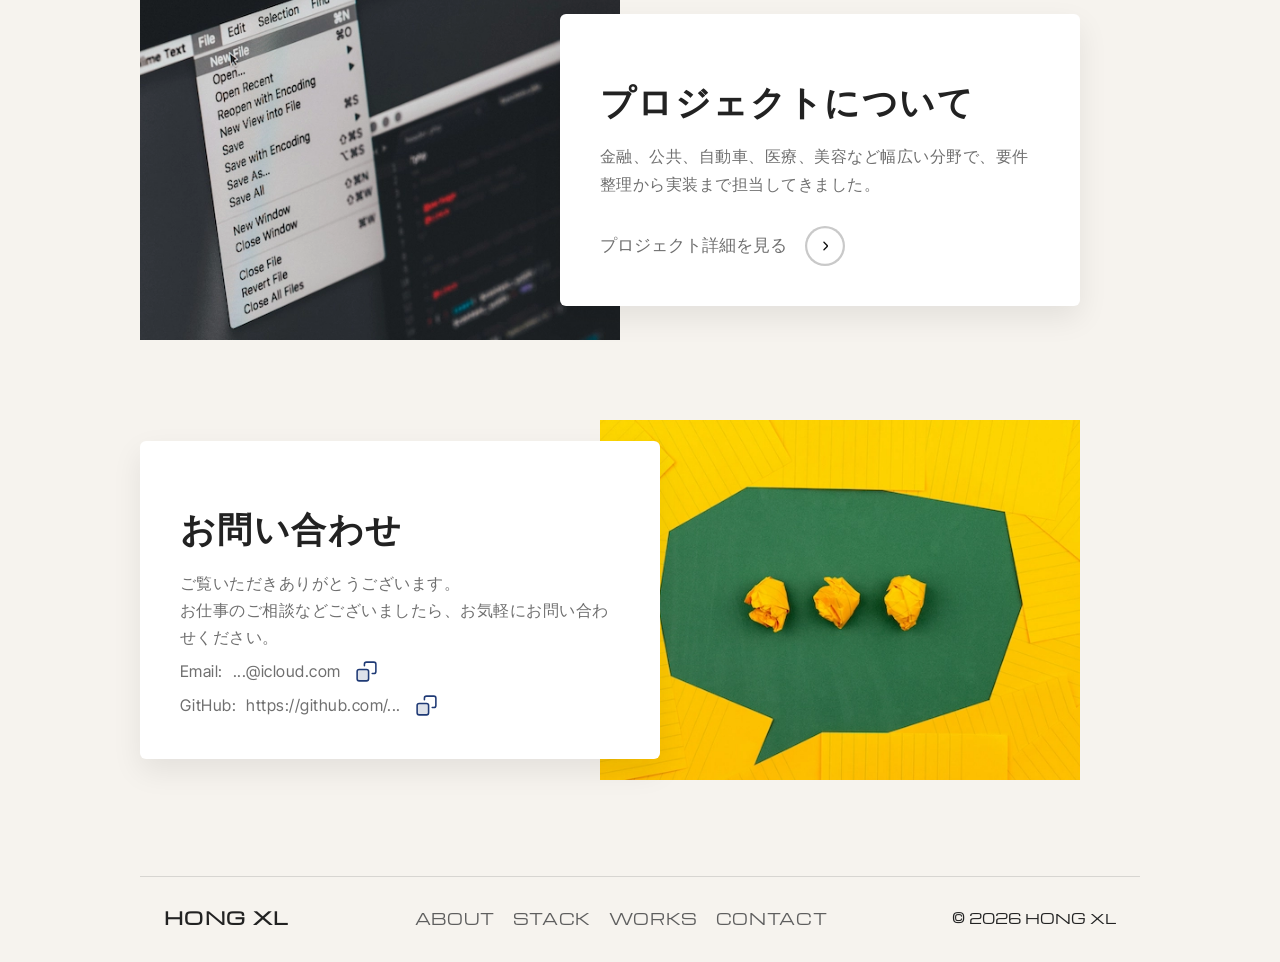
==== commit 954e0321: "fix: all style" ====
--- a/index.html
+++ b/index.html
@@ -78,33 +78,37 @@
                     </div>
 
                     <div class="sub-area-01__text-box">
-                        <h2 class="sub-area-01__title" data-i18n="home.about.title"></h2>
-                        <p class="sub-area-01__text indent" data-i18n="home.about.body_1"></p>
-                        <p class="sub-area-01__text indent" data-i18n="home.about.body_2"></p>
+                        <div class="text-box__content">
+                            <h2 class="sub-area-01__title" data-i18n="home.about.title"></h2>
+                            <p class="sub-area-01__text indent" data-i18n="home.about.body_1"></p>
+                            <p class="sub-area-01__text indent" data-i18n="home.about.body_2"></p>
+                        </div>
                     </div>
                 </section>
 
                 <section class="sub-area-02" id="skill">
                     <div class="sub-area-02__text-box">
-                        <h2 class="sub-area-02__title" data-i18n="home.skill.title"></h2>
-                        <ul class="skill-list">
-                            <li class="skill-list__item">
-                                <span class="skill-list__label" data-i18n="home.skill.frontend_label"></span>
-                                <span class="skill-list__value" data-i18n="home.skill.frontend_value"></span>
-                            </li>
-                            <li class="skill-list__item">
-                                <span class="skill-list__label" data-i18n="home.skill.backend_label"></span>
-                                <span class="skill-list__value" data-i18n="home.skill.backend_value"></span>
-                            </li>
-                            <li class="skill-list__item">
-                                <span class="skill-list__label" data-i18n="home.skill.cloud_label"></span>
-                                <span class="skill-list__value" data-i18n="home.skill.cloud_value"></span>
-                            </li>
-                            <li class="skill-list__item">
-                                <span class="skill-list__label" data-i18n="home.skill.other_label"></span>
-                                <span class="skill-list__value" data-i18n="home.skill.other_value"></span>
-                            </li>
-                        </ul>
+                        <div class="text-box__content">
+                            <h2 class="sub-area-02__title" data-i18n="home.skill.title"></h2>
+                            <ul class="skill-list">
+                                <li class="skill-list__item">
+                                    <p class="skill-list__label" data-i18n="home.skill.frontend_label"></p>
+                                    <p class="skill-list__value" data-i18n="home.skill.frontend_value"></p>
+                                </li>
+                                <li class="skill-list__item">
+                                    <p class="skill-list__label" data-i18n="home.skill.backend_label"></p>
+                                    <p class="skill-list__value" data-i18n="home.skill.backend_value"></p>
+                                </li>
+                                <li class="skill-list__item">
+                                    <p class="skill-list__label" data-i18n="home.skill.cloud_label"></p>
+                                    <p class="skill-list__value" data-i18n="home.skill.cloud_value"></p>
+                                </li>
+                                <li class="skill-list__item">
+                                    <p class="skill-list__label" data-i18n="home.skill.other_label"></p>
+                                    <p class="skill-list__value" data-i18n="home.skill.other_value"></p>
+                                </li>
+                            </ul>
+                        </div>
                     </div>
 
                     <div class="sub-area-02__img">
@@ -118,36 +122,40 @@
                     </div>
 
                     <div class="sub-area-01__text-box">
-                        <h2 class="sub-area-01__title" data-i18n="home.works.title"></h2>
-                        <p class="sub-area-01__text indent" data-i18n="home.works.body"></p>
-                        <a class="project-link" href="./projects.html">
-                            <span class="project-link__label" data-i18n="home.works.link"></span>
-                            <span class="project-link__circle" aria-hidden="true">
-                                <img class="project-link__arrow" src="./site/assets/images/icons/arrow-next.svg" alt="">
-                            </span>
-                        </a>
+                        <div class="text-box__content">
+                            <h2 class="sub-area-01__title" data-i18n="home.works.title"></h2>
+                            <p class="sub-area-01__text indent" data-i18n="home.works.body"></p>
+                            <a class="project-link" href="./projects.html">
+                                <p class="project-link__label" data-i18n="home.works.link"></p>
+                                <span class="project-link__circle" aria-hidden="true">
+                                    <img class="project-link__arrow" src="./site/assets/images/icons/arrow-next.svg" alt="">
+                                </span>
+                            </a>
+                        </div>
                     </div>
                 </section>
 
                 <section class="sub-area-02" id="contact">
                     <div class="sub-area-02__text-box">
-                        <h2 class="sub-area-02__title" data-i18n="home.contact.title"></h2>
-                        <p class="sub-area-02__text" data-i18n="home.contact.body_1"></p>
-                        <p class="sub-area-02__text" data-i18n="home.contact.body_2"></p>
-                        <p class="sub-area-02__text contact-copy-row">
-                            <span class="contact-copy-label">Email:</span>
-                            <span class="contact-copy-value" data-content-text="home.contact.email"></span>
-                            <button class="contact-copy-btn" type="button" data-i18n-aria-label="home.contact.copy_email">
-                                <img class="contact-copy-icon" src="./site/assets/images/icons/copy.svg" alt="">
-                            </button>
-                        </p>
-                        <p class="sub-area-02__text contact-copy-row">
-                            <span class="contact-copy-label">GitHub:</span>
-                            <span class="contact-copy-value" data-content-text="home.contact.github"></span>
-                            <button class="contact-copy-btn" type="button" data-i18n-aria-label="home.contact.copy_github">
-                                <img class="contact-copy-icon" src="./site/assets/images/icons/copy.svg" alt="">
-                            </button>
-                        </p>
+                        <div class="text-box__content">
+                            <h2 class="sub-area-02__title" data-i18n="home.contact.title"></h2>
+                            <p class="sub-area-02__text" data-i18n="home.contact.body_1"></p>
+                            <p class="sub-area-02__text" data-i18n="home.contact.body_2"></p>
+                            <div class="sub-area-02__text contact-copy-row">
+                                <p class="contact-copy-label">Email:</p>
+                                <p class="contact-copy-value" data-content-text="home.contact.email"></p>
+                                <button class="contact-copy-btn" type="button" data-i18n-aria-label="home.contact.copy_email">
+                                    <img class="contact-copy-icon" src="./site/assets/images/icons/copy.svg" alt="">
+                                </button>
+                            </div>
+                            <div class="sub-area-02__text contact-copy-row">
+                                <p class="contact-copy-label">GitHub:</p>
+                                <p class="contact-copy-value" data-content-text="home.contact.github"></p>
+                                <button class="contact-copy-btn" type="button" data-i18n-aria-label="home.contact.copy_github">
+                                    <img class="contact-copy-icon" src="./site/assets/images/icons/copy.svg" alt="">
+                                </button>
+                            </div>
+                        </div>
                     </div>
 
                     <div class="sub-area-02__img">
--- a/site/assets/css/pages/index.css
+++ b/site/assets/css/pages/index.css
@@ -73,6 +73,11 @@
     touch-action: manipulation;
 }
 
+.text-box__content {
+    width: 100%;
+    margin-top: 27px;
+}
+
 .sub-area-01__text-box {
     margin-left: -60px;
 }
@@ -96,6 +101,7 @@
     margin: 0 0 20px;
     font-size: 2.2rem;
     line-height: 1.2;
+    letter-spacing: 0.04em;
     color: var(--color-text);
 }
 
@@ -110,11 +116,16 @@
 .sub-area-02__text,
 .skill-list__value {
     font-size: 1rem;
-    line-height: 1.8;
+    line-height: 1.7;
+    letter-spacing: 0.03em;
 }
 
 .sub-area-01__text {
-    margin: 1em 0 0;
+    margin: 0;
+}
+
+.sub-area-01__text + .sub-area-01__text {
+    margin-bottom: 0.8em;
 }
 
 .sub-area-02__text {
@@ -122,7 +133,7 @@
 }
 
 .indent {
-    text-indent: 1em;
+    text-indent: 0;
 }
 
 .project-link {
@@ -135,6 +146,7 @@
 
 .project-link__label {
     position: relative;
+    margin: 0;
     font-size: 1.05rem;
     line-height: 1.4;
 }
@@ -220,10 +232,17 @@
 }
 
 .skill-list__label {
+    margin: 0;
     color: var(--color-text);
     font-size: 0.95rem;
     font-weight: 600;
     letter-spacing: 0.02em;
+}
+
+.skill-list__value,
+.contact-copy-label,
+.contact-copy-value {
+    margin: 0;
 }
 
 .contact-copy-row {
@@ -319,6 +338,10 @@
         padding: 24px;
     }
 
+    .text-box__content {
+        margin-top: 44px;
+    }
+
     #skill .sub-area-02__text-box {
         padding: 20px 24px;
     }
@@ -396,8 +419,12 @@
     .sub-area-02__text-box {
         order: 2;
         margin-top: -32px;
-        padding: 28px;
+        padding: 20px;
         border-radius: 0;
+    }
+
+    .text-box__content {
+        margin-top: 32px;
     }
 
     .sub-area-01__text-box:hover,
--- a/site/assets/css/layout/footer.css
+++ b/site/assets/css/layout/footer.css
@@ -30,6 +30,7 @@
 .l-footer__copy {
     margin: 0;
     color: var(--color-text);
+    font-family: "MichromaLocal", "Inter Tight", sans-serif;
 }
 
 .l-footer__brand {
@@ -49,6 +50,7 @@
     color: #5e5e5e;
     text-decoration: none;
     font-size: 0.95rem;
+    font-family: "MichromaLocal", "Inter Tight", sans-serif;
     letter-spacing: 0.04em;
 }
 
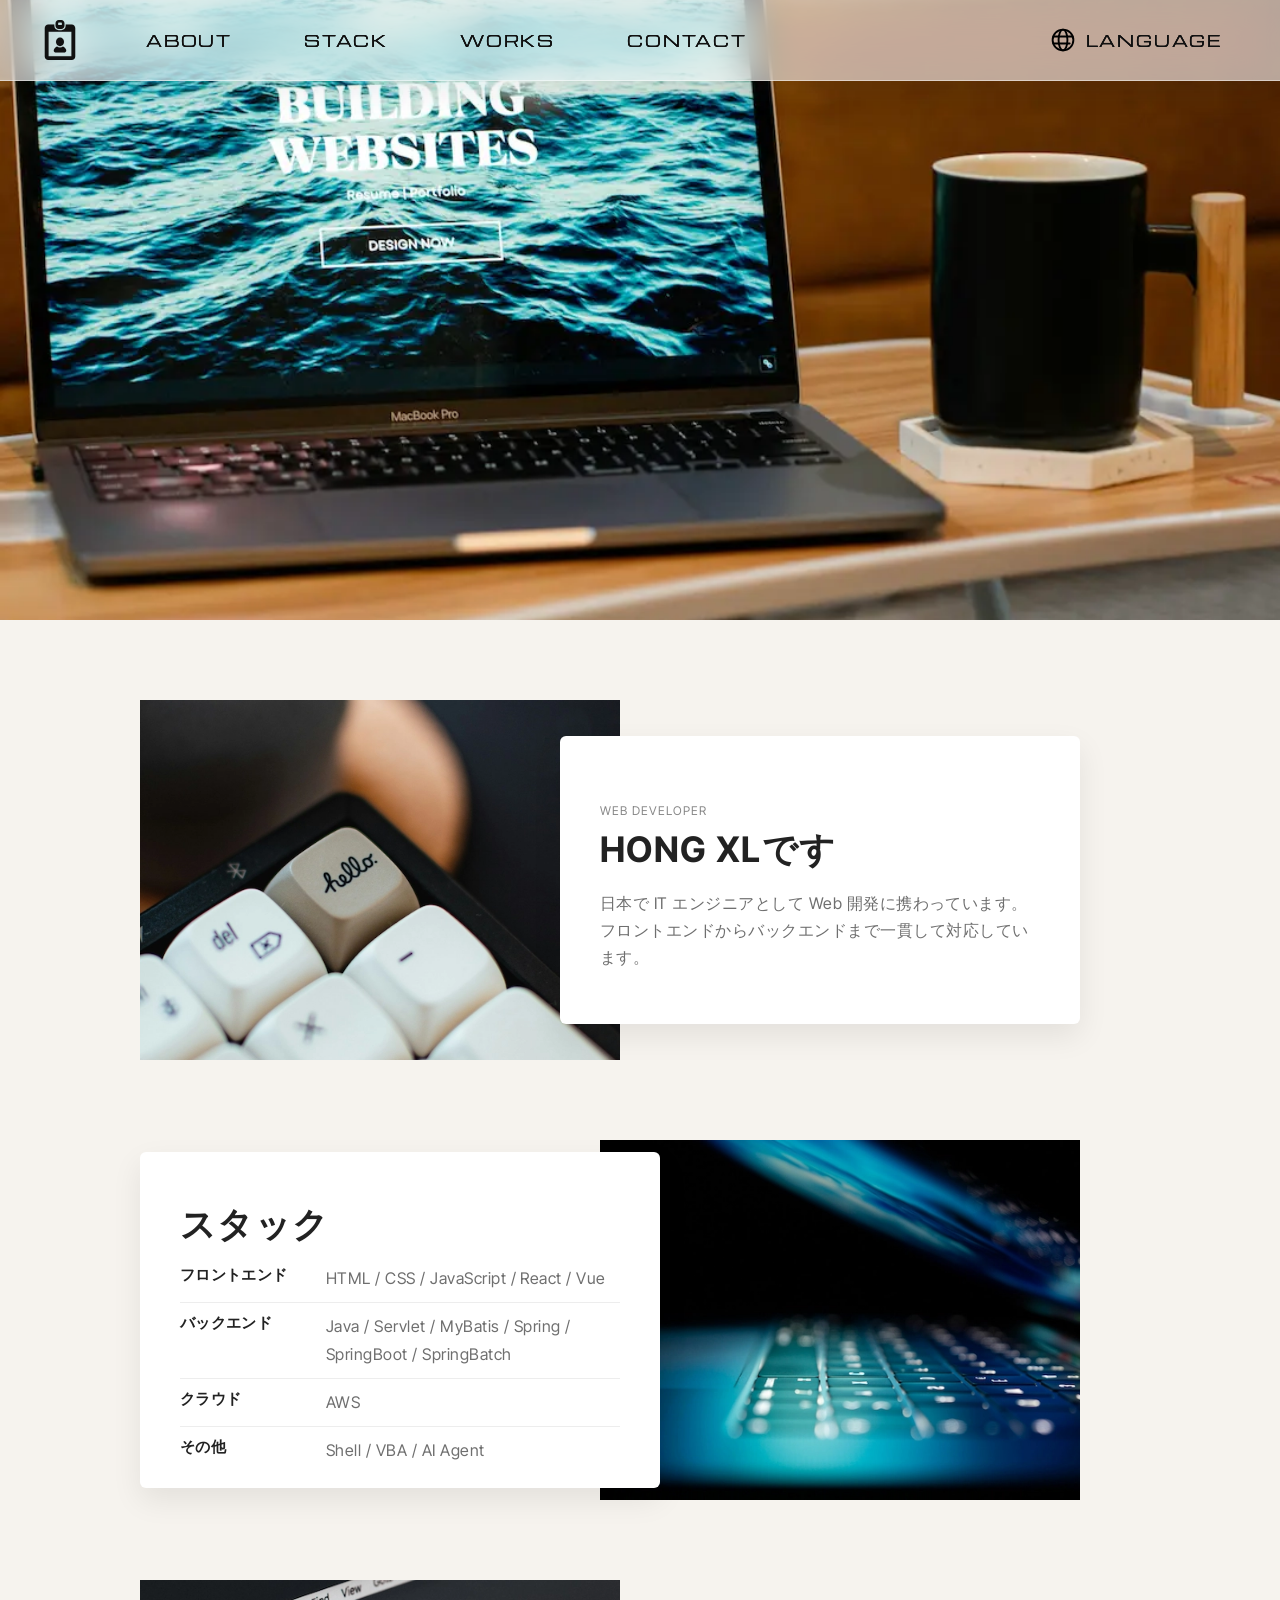
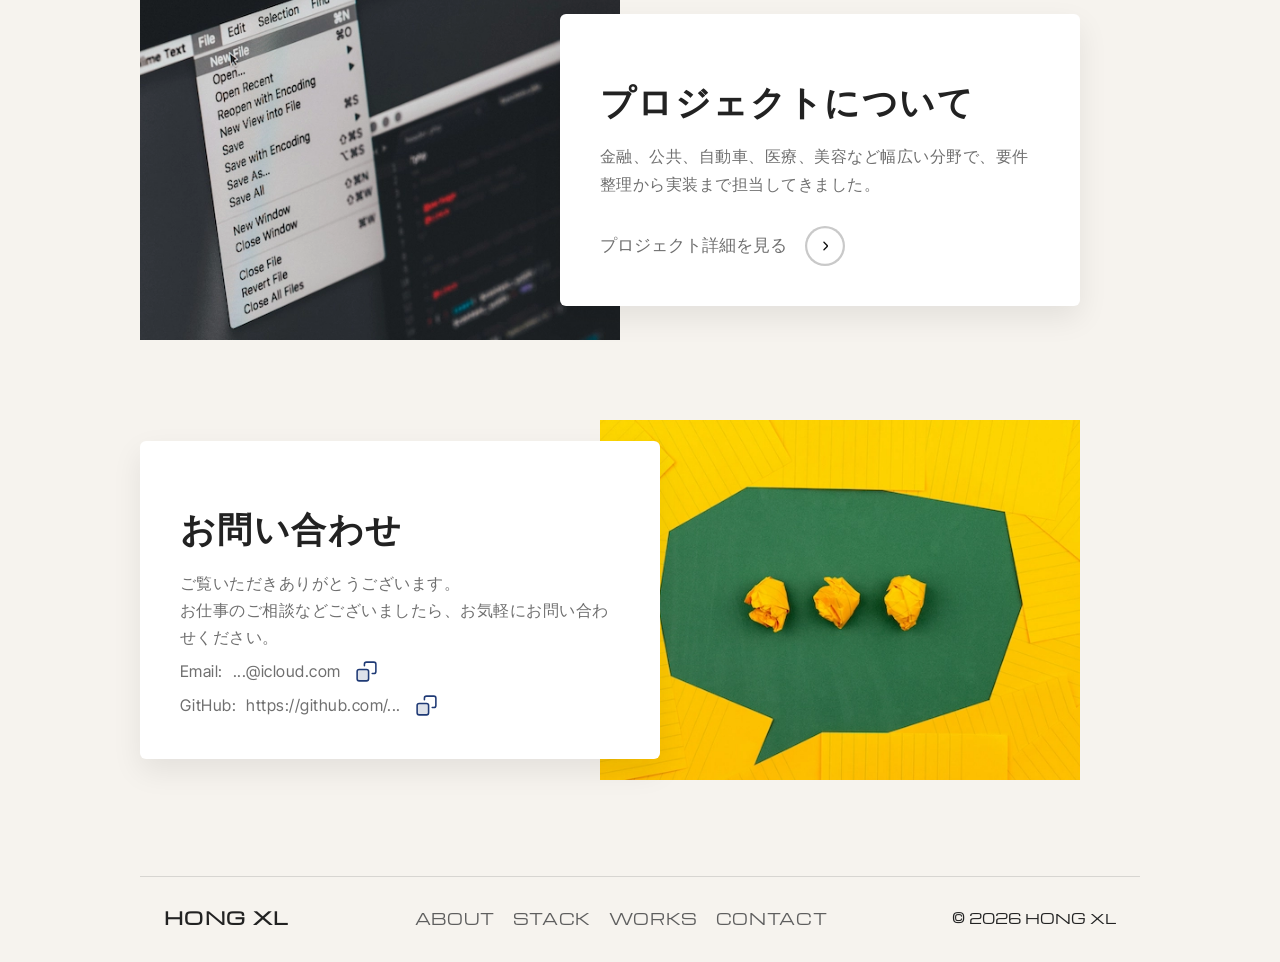
==== commit cfe575f1: "add: eyebrow" ====
--- a/index.html
+++ b/index.html
@@ -79,6 +79,7 @@
 
                     <div class="sub-area-01__text-box">
                         <div class="text-box__content">
+                            <span class="eyebrow">Web Developer</span>
                             <h2 class="sub-area-01__title" data-i18n="home.about.title"></h2>
                             <p class="sub-area-01__text indent" data-i18n="home.about.body_1"></p>
                             <p class="sub-area-01__text indent" data-i18n="home.about.body_2"></p>
--- a/site/assets/css/pages/index.css
+++ b/site/assets/css/pages/index.css
@@ -105,6 +105,15 @@
     color: var(--color-text);
 }
 
+.eyebrow {
+    display: block;
+    font-size: 12px;
+    letter-spacing: 0.08em;
+    text-transform: uppercase;
+    color: #888;
+    margin-bottom: 10px;
+}
+
 .sub-area-01__text,
 .sub-area-02__text,
 .skill-list__value,
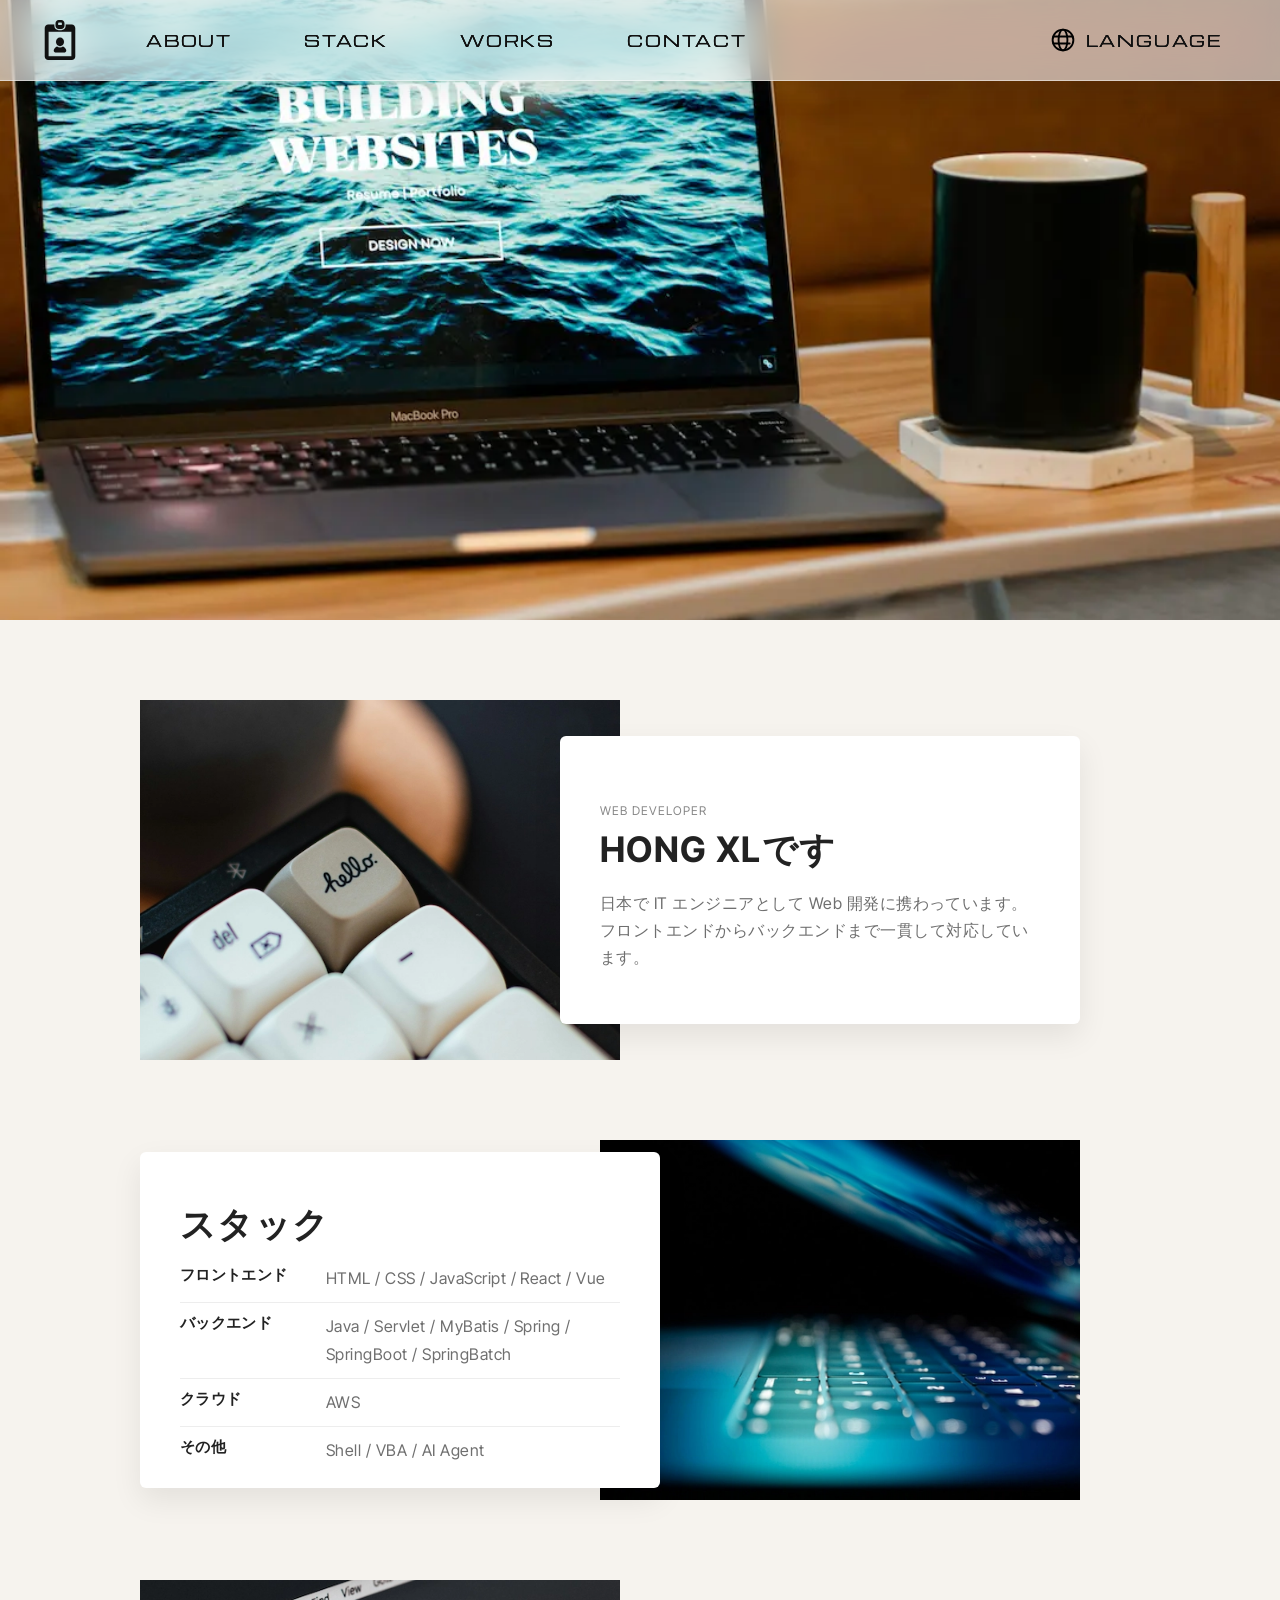
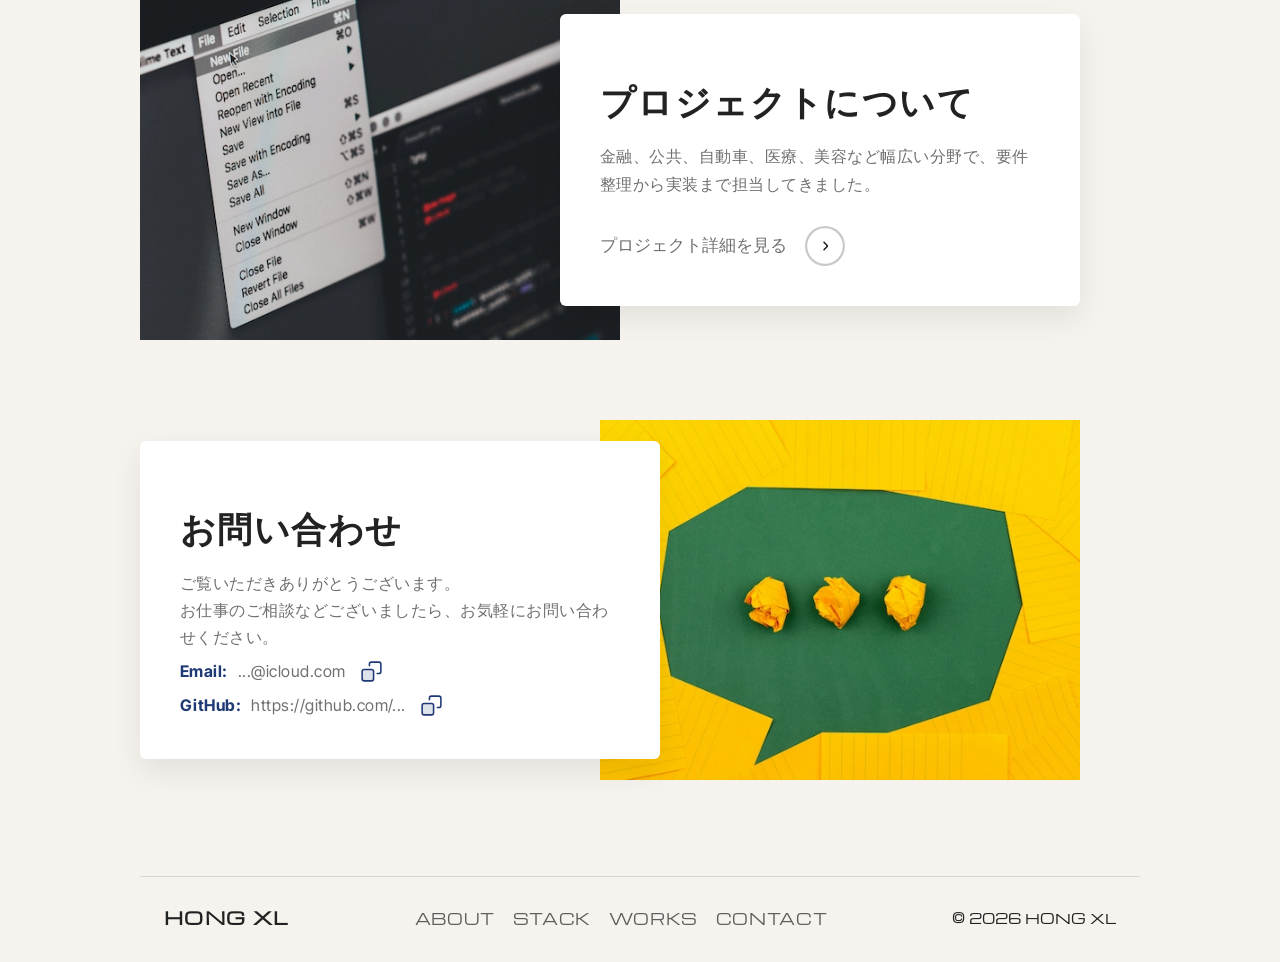
==== commit 2aa80256: "fix: jsons" ====
--- a/index.html
+++ b/index.html
@@ -79,7 +79,7 @@
 
                     <div class="sub-area-01__text-box">
                         <div class="text-box__content">
-                            <span class="eyebrow">Web Developer</span>
+                            <span class="eyebrow" data-i18n="home.about.eyebrow"></span>
                             <h2 class="sub-area-01__title" data-i18n="home.about.title"></h2>
                             <p class="sub-area-01__text indent" data-i18n="home.about.body_1"></p>
                             <p class="sub-area-01__text indent" data-i18n="home.about.body_2"></p>
@@ -143,14 +143,14 @@
                             <p class="sub-area-02__text" data-i18n="home.contact.body_1"></p>
                             <p class="sub-area-02__text" data-i18n="home.contact.body_2"></p>
                             <div class="sub-area-02__text contact-copy-row">
-                                <p class="contact-copy-label">Email:</p>
+                                <p class="contact-copy-label"><strong>Email:</strong></p>
                                 <p class="contact-copy-value" data-content-text="home.contact.email"></p>
                                 <button class="contact-copy-btn" type="button" data-i18n-aria-label="home.contact.copy_email">
                                     <img class="contact-copy-icon" src="./site/assets/images/icons/copy.svg" alt="">
                                 </button>
                             </div>
                             <div class="sub-area-02__text contact-copy-row">
-                                <p class="contact-copy-label">GitHub:</p>
+                                <p class="contact-copy-label"><strong>GitHub:</strong></p>
                                 <p class="contact-copy-value" data-content-text="home.contact.github"></p>
                                 <button class="contact-copy-btn" type="button" data-i18n-aria-label="home.contact.copy_github">
                                     <img class="contact-copy-icon" src="./site/assets/images/icons/copy.svg" alt="">
--- a/site/assets/css/pages/index.css
+++ b/site/assets/css/pages/index.css
@@ -263,6 +263,7 @@
 
 .contact-copy-label {
     flex: 0 0 auto;
+    color: #1f3a75;
 }
 
 .contact-copy-value {
--- a/site/assets/css/layout/footer.css
+++ b/site/assets/css/layout/footer.css
@@ -47,6 +47,7 @@
 }
 
 .l-footer__link {
+    position: relative;
     color: #5e5e5e;
     text-decoration: none;
     font-size: 0.95rem;
@@ -54,9 +55,27 @@
     letter-spacing: 0.04em;
 }
 
+.l-footer__link::after {
+    content: "";
+    position: absolute;
+    left: 0;
+    right: 0;
+    bottom: -4px;
+    height: 1px;
+    background-color: #111111;
+    transform: scaleX(0);
+    transform-origin: left center;
+    transition: transform 0.22s ease;
+}
+
 .l-footer__link:hover,
 .l-footer__link:focus-visible {
     color: var(--color-text);
+}
+
+.l-footer__link:hover::after,
+.l-footer__link:focus-visible::after {
+    transform: scaleX(1);
 }
 
 .l-footer__copy {
@@ -82,4 +101,8 @@
     .l-footer__nav {
         gap: 14px;
     }
+
+    .l-footer__link::after {
+        content: none;
+    }
 }
